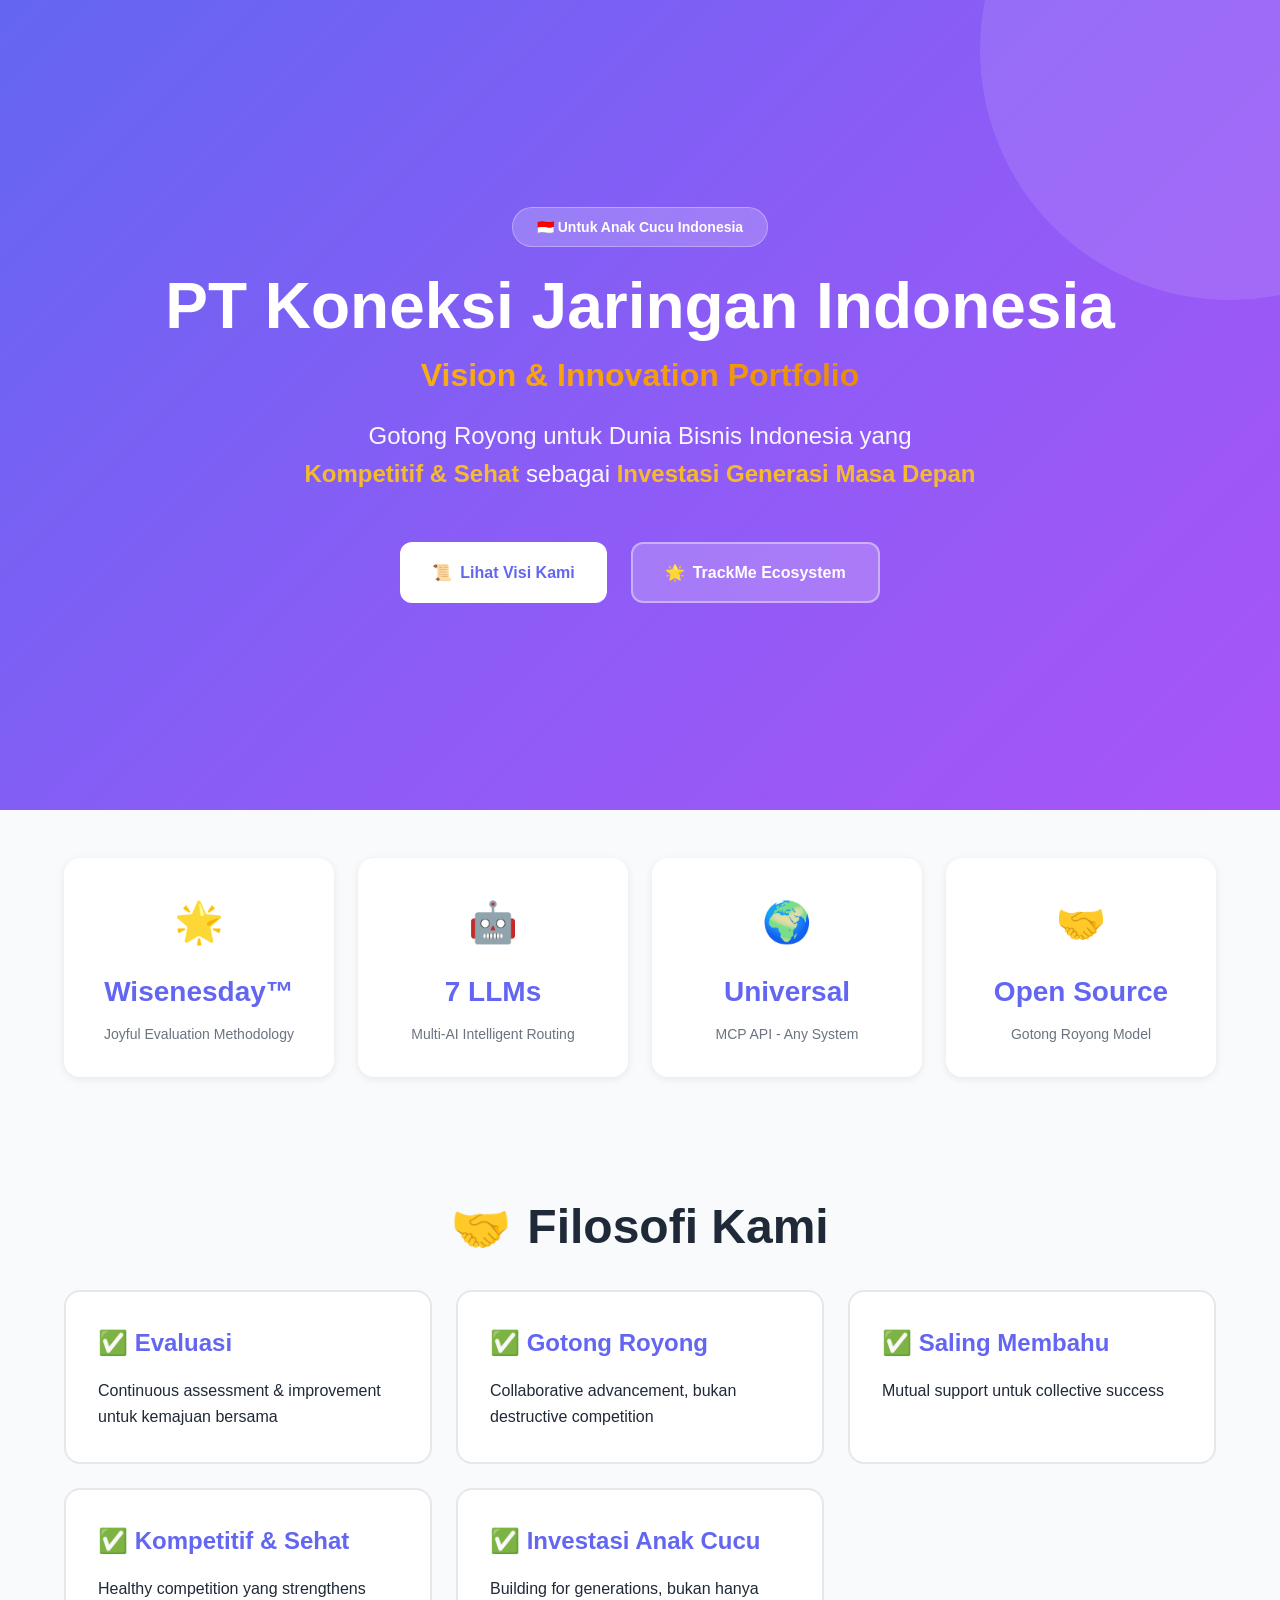
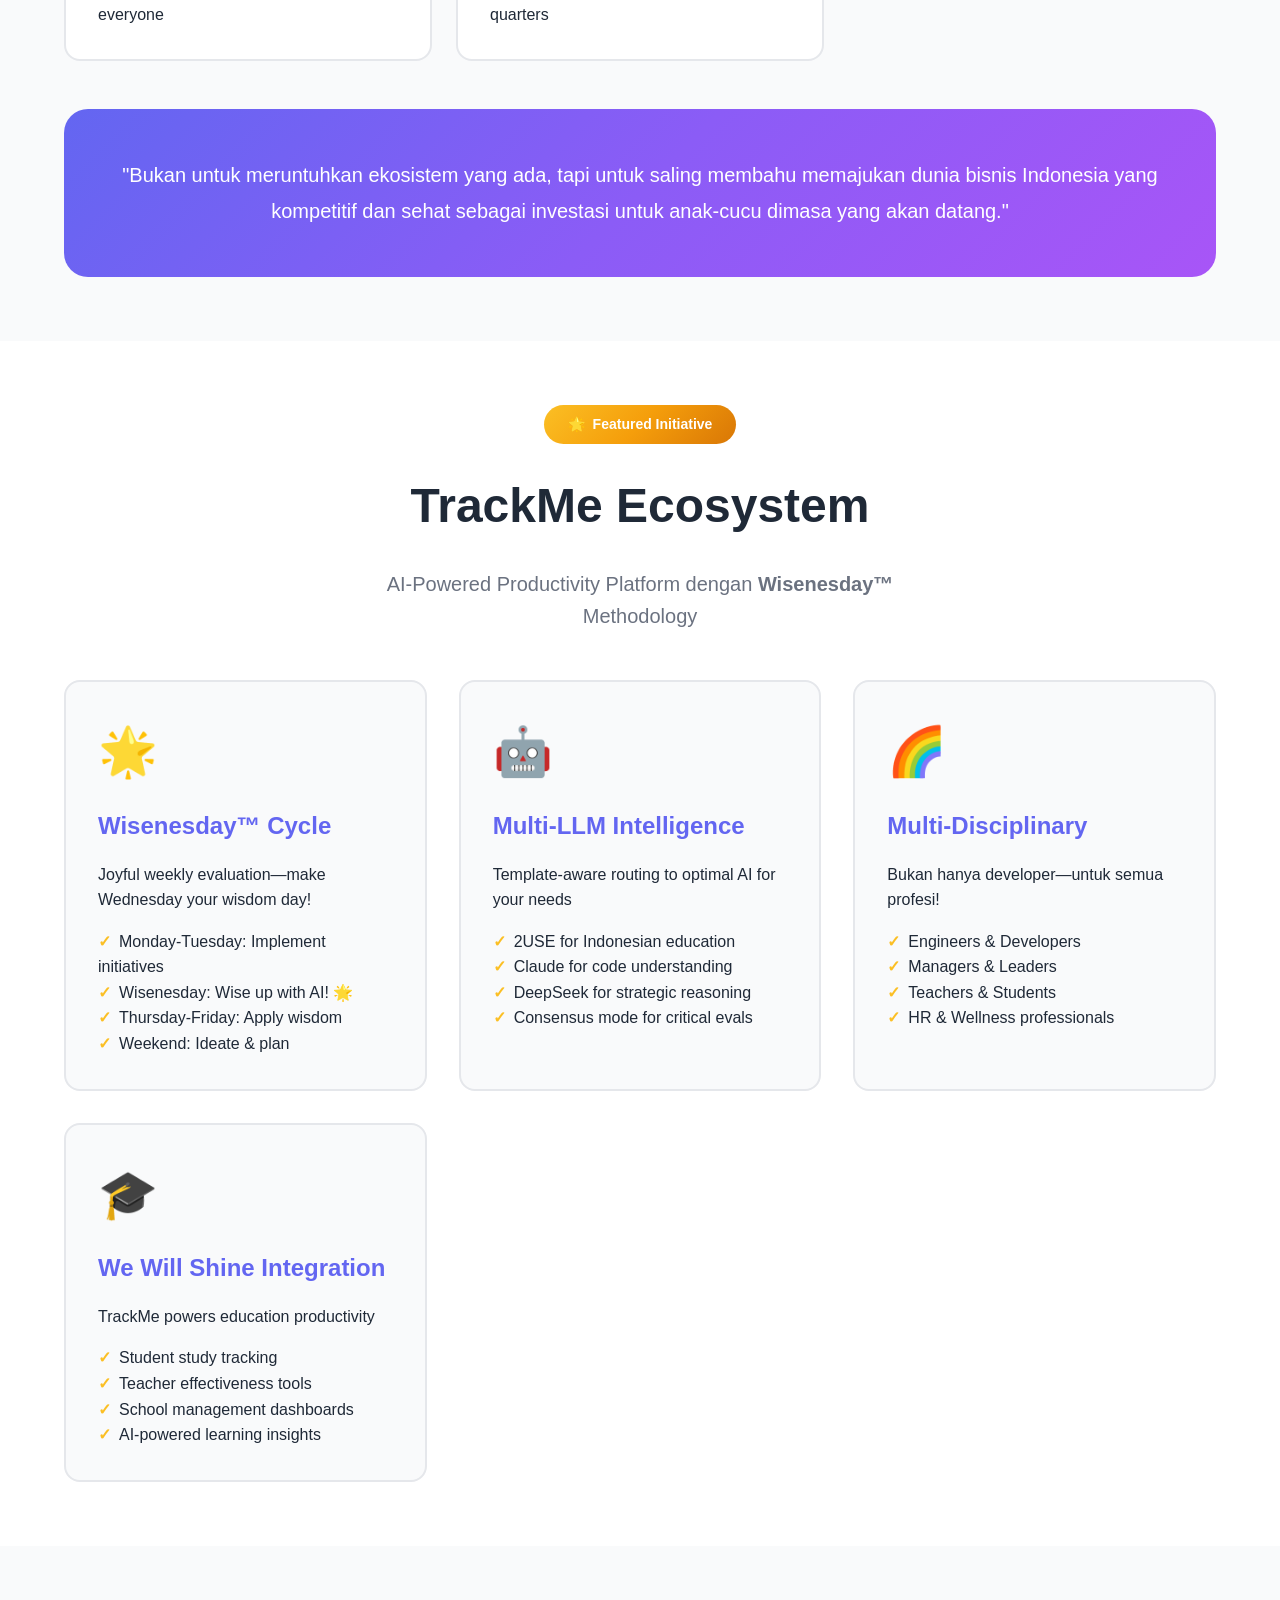
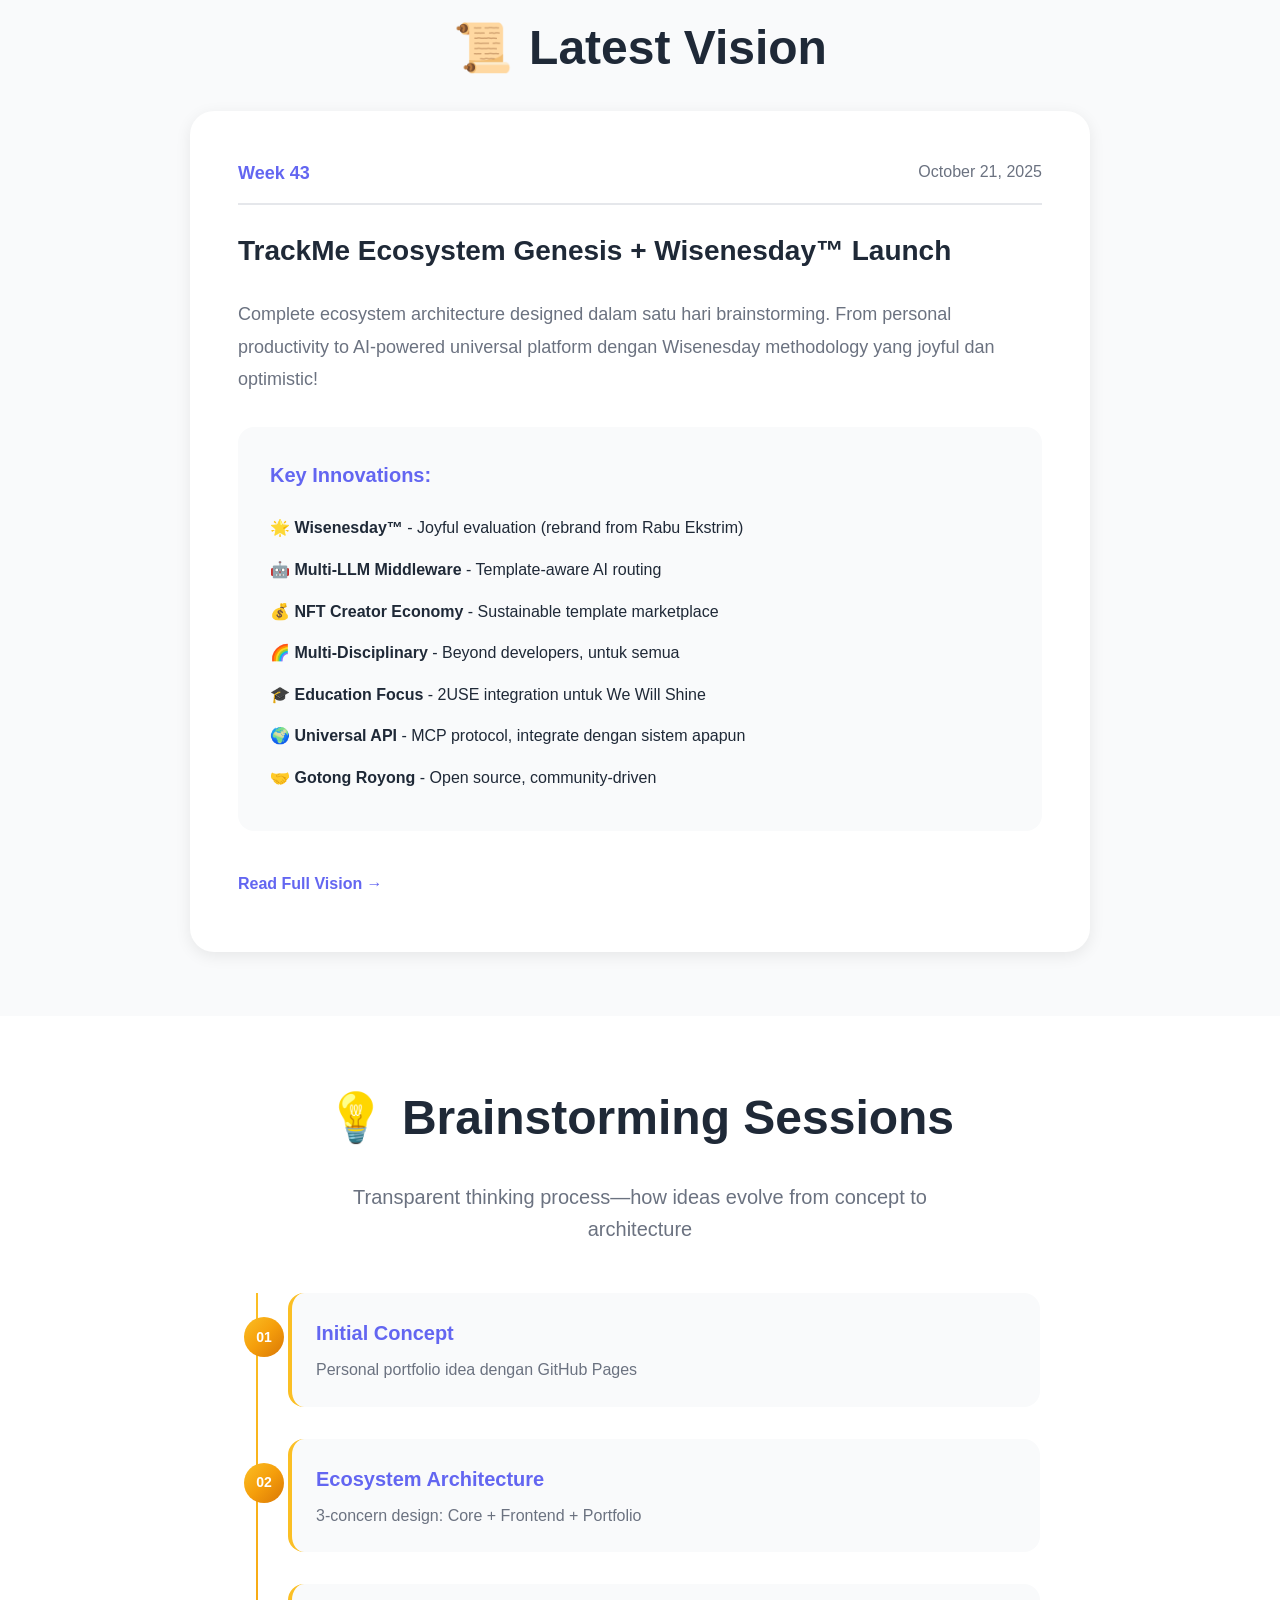
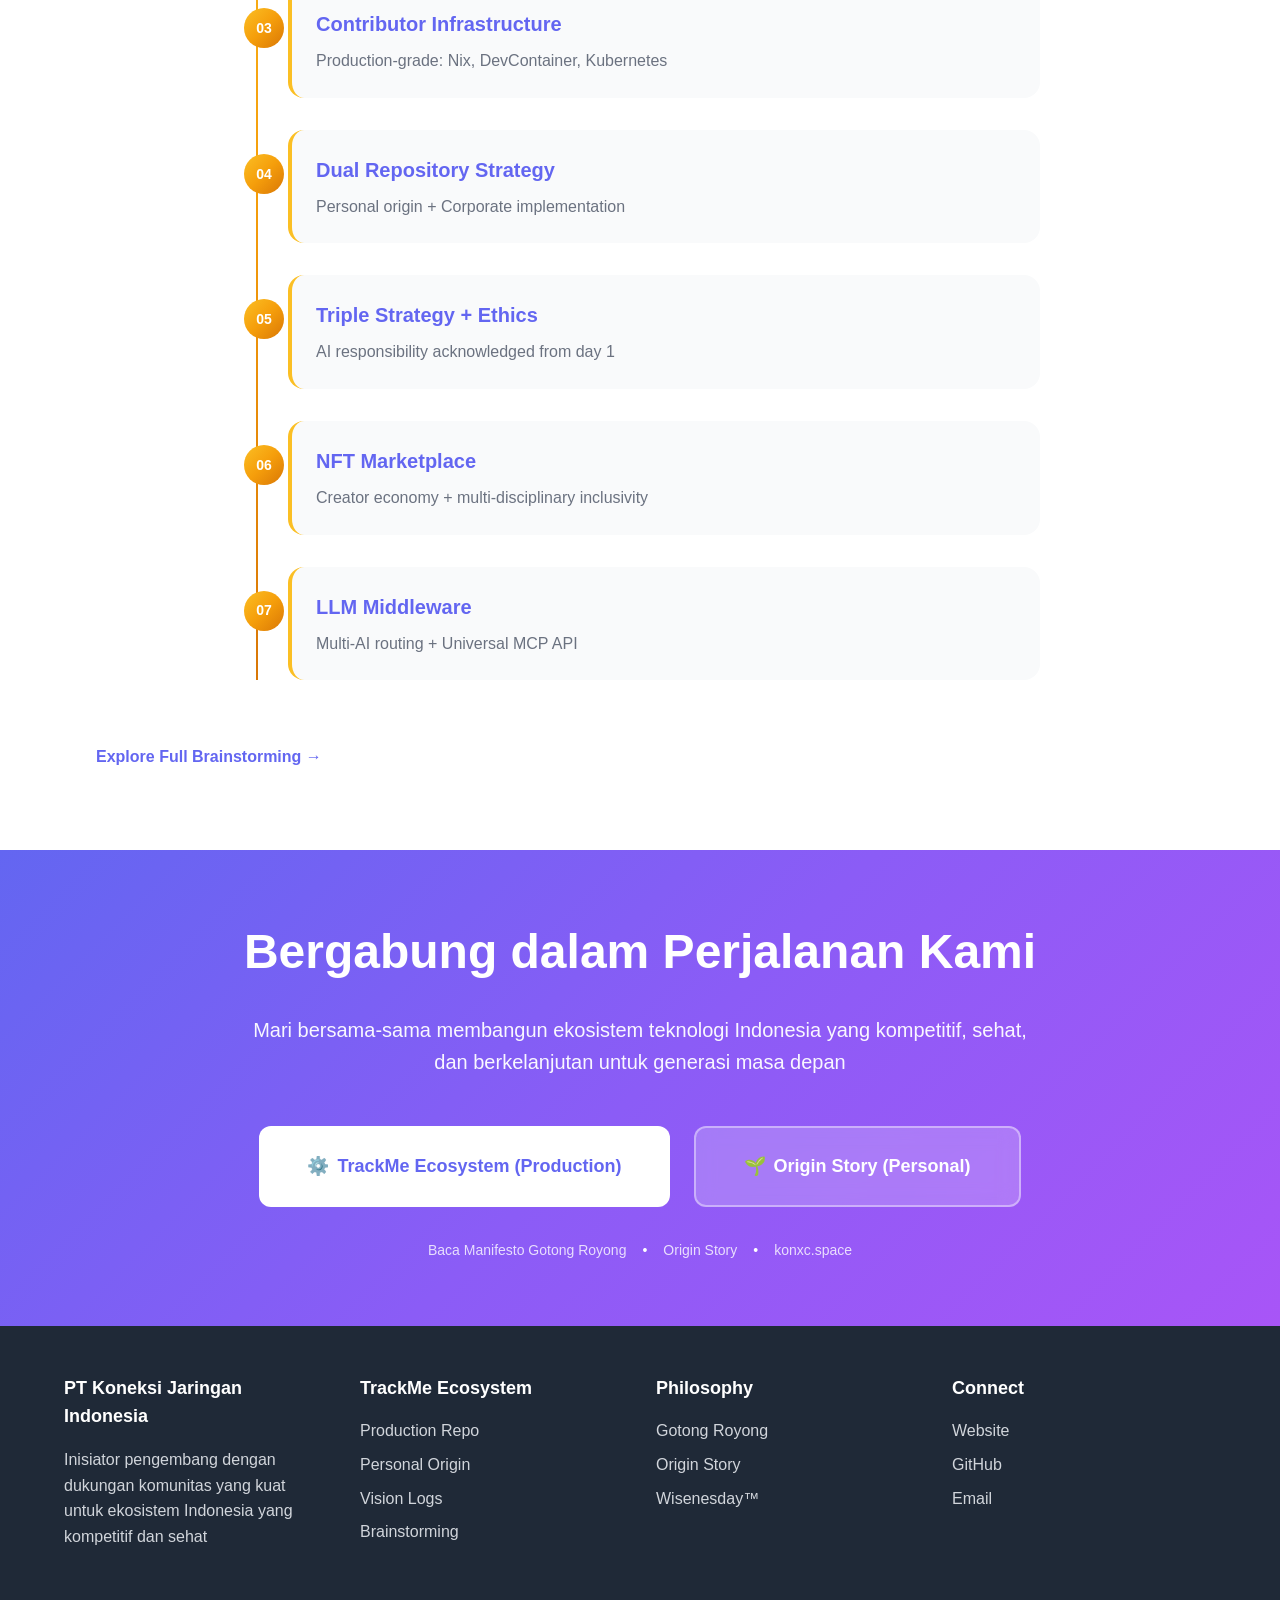
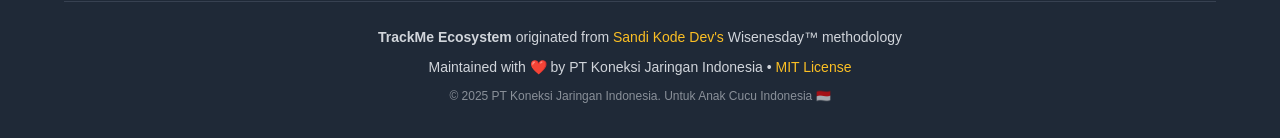
==== docs/index.html @ 741b118b "Add GitHub Pages: Simple static portfolio - Landing page with Wisenesday™ branding - Corporate philo" ====
<!DOCTYPE html>
<html lang="id">
<head>
    <meta charset="UTF-8">
    <meta name="viewport" content="width=device-width, initial-scale=1.0">
    <title>PT Koneksi Jaringan Indonesia - Wisenesday™ Vision Portfolio</title>
    <meta name="description" content="Corporate vision portfolio: Gotong royong untuk Indonesia kompetitif & sehat. TrackMe Ecosystem genesis & Wisenesday methodology.">
    
    <!-- Open Graph -->
    <meta property="og:title" content="PT Koneksi - Wisenesday Vision Portfolio">
    <meta property="og:description" content="Gotong Royong Digital: Building healthy Indonesian tech ecosystem for next generation">
    <meta property="og:type" content="website">
    
    <link rel="stylesheet" href="./assets/css/style.css">
</head>
<body>
    <!-- Hero Section -->
    <header class="hero">
        <div class="container">
            <div class="hero-badge">🇮🇩 Untuk Anak Cucu Indonesia</div>
            <h1 class="hero-title">
                <span class="company">PT Koneksi Jaringan Indonesia</span>
                <span class="tagline">Vision & Innovation Portfolio</span>
            </h1>
            <p class="hero-subtitle">
                Gotong Royong untuk Dunia Bisnis Indonesia yang<br/>
                <strong>Kompetitif & Sehat</strong> sebagai <strong>Investasi Generasi Masa Depan</strong>
            </p>
            
            <div class="hero-cta">
                <a href="#vision" class="btn btn-primary">
                    <span class="icon">📜</span>
                    Lihat Visi Kami
                </a>
                <a href="#trackme" class="btn btn-secondary">
                    <span class="icon">🌟</span>
                    TrackMe Ecosystem
                </a>
            </div>
        </div>
    </header>

    <!-- Stats Dashboard -->
    <section class="stats">
        <div class="container">
            <div class="stat-grid">
                <div class="stat-card">
                    <div class="stat-icon">🌟</div>
                    <div class="stat-value">Wisenesday™</div>
                    <div class="stat-label">Joyful Evaluation Methodology</div>
                </div>
                <div class="stat-card">
                    <div class="stat-icon">🤖</div>
                    <div class="stat-value">7 LLMs</div>
                    <div class="stat-label">Multi-AI Intelligent Routing</div>
                </div>
                <div class="stat-card">
                    <div class="stat-icon">🌍</div>
                    <div class="stat-value">Universal</div>
                    <div class="stat-label">MCP API - Any System</div>
                </div>
                <div class="stat-card">
                    <div class="stat-icon">🤝</div>
                    <div class="stat-value">Open Source</div>
                    <div class="stat-label">Gotong Royong Model</div>
                </div>
            </div>
        </div>
    </section>

    <!-- Philosophy Section -->
    <section id="philosophy" class="philosophy">
        <div class="container">
            <h2 class="section-title">
                <span class="icon">🤝</span>
                Filosofi Kami
            </h2>
            
            <div class="philosophy-grid">
                <div class="philosophy-card">
                    <h3>✅ Evaluasi</h3>
                    <p>Continuous assessment & improvement untuk kemajuan bersama</p>
                </div>
                <div class="philosophy-card">
                    <h3>✅ Gotong Royong</h3>
                    <p>Collaborative advancement, bukan destructive competition</p>
                </div>
                <div class="philosophy-card">
                    <h3>✅ Saling Membahu</h3>
                    <p>Mutual support untuk collective success</p>
                </div>
                <div class="philosophy-card">
                    <h3>✅ Kompetitif & Sehat</h3>
                    <p>Healthy competition yang strengthens everyone</p>
                </div>
                <div class="philosophy-card">
                    <h3>✅ Investasi Anak Cucu</h3>
                    <p>Building for generations, bukan hanya quarters</p>
                </div>
            </div>
            
            <div class="philosophy-statement">
                <p class="lead">
                    "Bukan untuk meruntuhkan ekosistem yang ada, tapi untuk saling membahu 
                    memajukan dunia bisnis Indonesia yang kompetitif dan sehat sebagai 
                    investasi untuk anak-cucu dimasa yang akan datang."
                </p>
            </div>
        </div>
    </section>

    <!-- TrackMe Ecosystem -->
    <section id="trackme" class="trackme">
        <div class="container">
            <div class="trackme-badge">
                <span class="badge-icon">🌟</span>
                <span class="badge-text">Featured Initiative</span>
            </div>
            
            <h2 class="section-title">TrackMe Ecosystem</h2>
            <p class="section-subtitle">
                AI-Powered Productivity Platform dengan <strong>Wisenesday™</strong> Methodology
            </p>
            
            <div class="trackme-features">
                <div class="feature-card">
                    <div class="feature-icon">🌟</div>
                    <h3>Wisenesday™ Cycle</h3>
                    <p>Joyful weekly evaluation—make Wednesday your wisdom day!</p>
                    <ul>
                        <li>Monday-Tuesday: Implement initiatives</li>
                        <li>Wisenesday: Wise up with AI! 🌟</li>
                        <li>Thursday-Friday: Apply wisdom</li>
                        <li>Weekend: Ideate & plan</li>
                    </ul>
                </div>
                
                <div class="feature-card">
                    <div class="feature-icon">🤖</div>
                    <h3>Multi-LLM Intelligence</h3>
                    <p>Template-aware routing to optimal AI for your needs</p>
                    <ul>
                        <li>2USE for Indonesian education</li>
                        <li>Claude for code understanding</li>
                        <li>DeepSeek for strategic reasoning</li>
                        <li>Consensus mode for critical evals</li>
                    </ul>
                </div>
                
                <div class="feature-card">
                    <div class="feature-icon">🌈</div>
                    <h3>Multi-Disciplinary</h3>
                    <p>Bukan hanya developer—untuk semua profesi!</p>
                    <ul>
                        <li>Engineers & Developers</li>
                        <li>Managers & Leaders</li>
                        <li>Teachers & Students</li>
                        <li>HR & Wellness professionals</li>
                    </ul>
                </div>
                
                <div class="feature-card">
                    <div class="feature-icon">🎓</div>
                    <h3>We Will Shine Integration</h3>
                    <p>TrackMe powers education productivity</p>
                    <ul>
                        <li>Student study tracking</li>
                        <li>Teacher effectiveness tools</li>
                        <li>School management dashboards</li>
                        <li>AI-powered learning insights</li>
                    </ul>
                </div>
            </div>
        </div>
    </section>

    <!-- Latest Vision -->
    <section id="vision" class="vision">
        <div class="container">
            <h2 class="section-title">
                <span class="icon">📜</span>
                Latest Vision
            </h2>
            
            <div class="vision-card">
                <div class="vision-header">
                    <span class="week">Week 43</span>
                    <span class="date">October 21, 2025</span>
                </div>
                <h3>TrackMe Ecosystem Genesis + Wisenesday™ Launch</h3>
                <p class="vision-summary">
                    Complete ecosystem architecture designed dalam satu hari brainstorming. 
                    From personal productivity to AI-powered universal platform dengan 
                    Wisenesday methodology yang joyful dan optimistic!
                </p>
                
                <div class="vision-highlights">
                    <h4>Key Innovations:</h4>
                    <ul>
                        <li>🌟 <strong>Wisenesday™</strong> - Joyful evaluation (rebrand from Rabu Ekstrim)</li>
                        <li>🤖 <strong>Multi-LLM Middleware</strong> - Template-aware AI routing</li>
                        <li>💰 <strong>NFT Creator Economy</strong> - Sustainable template marketplace</li>
                        <li>🌈 <strong>Multi-Disciplinary</strong> - Beyond developers, untuk semua</li>
                        <li>🎓 <strong>Education Focus</strong> - 2USE integration untuk We Will Shine</li>
                        <li>🌍 <strong>Universal API</strong> - MCP protocol, integrate dengan sistem apapun</li>
                        <li>🤝 <strong>Gotong Royong</strong> - Open source, community-driven</li>
                    </ul>
                </div>
                
                <a href="./vision/2025/10-October/week-43-trackme-genesis.html" class="btn btn-link">
                    Read Full Vision →
                </a>
            </div>
        </div>
    </section>

    <!-- Brainstorming -->
    <section class="brainstorming">
        <div class="container">
            <h2 class="section-title">
                <span class="icon">💡</span>
                Brainstorming Sessions
            </h2>
            <p class="section-subtitle">
                Transparent thinking process—how ideas evolve from concept to architecture
            </p>
            
            <div class="brainstorm-timeline">
                <div class="timeline-item">
                    <div class="timeline-number">01</div>
                    <h3>Initial Concept</h3>
                    <p>Personal portfolio idea dengan GitHub Pages</p>
                </div>
                <div class="timeline-item">
                    <div class="timeline-number">02</div>
                    <h3>Ecosystem Architecture</h3>
                    <p>3-concern design: Core + Frontend + Portfolio</p>
                </div>
                <div class="timeline-item">
                    <div class="timeline-number">03</div>
                    <h3>Contributor Infrastructure</h3>
                    <p>Production-grade: Nix, DevContainer, Kubernetes</p>
                </div>
                <div class="timeline-item">
                    <div class="timeline-number">04</div>
                    <h3>Dual Repository Strategy</h3>
                    <p>Personal origin + Corporate implementation</p>
                </div>
                <div class="timeline-item">
                    <div class="timeline-number">05</div>
                    <h3>Triple Strategy + Ethics</h3>
                    <p>AI responsibility acknowledged from day 1</p>
                </div>
                <div class="timeline-item">
                    <div class="timeline-number">06</div>
                    <h3>NFT Marketplace</h3>
                    <p>Creator economy + multi-disciplinary inclusivity</p>
                </div>
                <div class="timeline-item">
                    <div class="timeline-number">07</div>
                    <h3>LLM Middleware</h3>
                    <p>Multi-AI routing + Universal MCP API</p>
                </div>
            </div>
            
            <a href="./brainstorming/2025-10-october/week-43-trackme-genesis/" class="btn btn-primary">
                Explore Full Brainstorming →
            </a>
        </div>
    </section>

    <!-- CTA Section -->
    <section class="cta">
        <div class="container">
            <div class="cta-content">
                <h2>Bergabung dalam Perjalanan Kami</h2>
                <p>
                    Mari bersama-sama membangun ekosistem teknologi Indonesia yang 
                    kompetitif, sehat, dan berkelanjutan untuk generasi masa depan
                </p>
                
                <div class="cta-buttons">
                    <a href="https://github.com/konxc/trackme-ecosystem" class="btn btn-large btn-primary">
                        <span class="icon">⚙️</span>
                        TrackMe Ecosystem (Production)
                    </a>
                    <a href="https://github.com/sandikodev/trackme" class="btn btn-large btn-secondary">
                        <span class="icon">🌱</span>
                        Origin Story (Personal)
                    </a>
                </div>
                
                <div class="cta-links">
                    <a href="./philosophy/GOTONG-ROYONG-MANIFESTO.html">Baca Manifesto Gotong Royong</a>
                    <span>•</span>
                    <a href="./origin/ORIGIN-STORY.html">Origin Story</a>
                    <span>•</span>
                    <a href="https://konxc.space">konxc.space</a>
                </div>
            </div>
        </div>
    </section>

    <!-- Footer -->
    <footer class="footer">
        <div class="container">
            <div class="footer-grid">
                <div class="footer-section">
                    <h4>PT Koneksi Jaringan Indonesia</h4>
                    <p>
                        Inisiator pengembang dengan dukungan komunitas yang kuat 
                        untuk ekosistem Indonesia yang kompetitif dan sehat
                    </p>
                </div>
                
                <div class="footer-section">
                    <h4>TrackMe Ecosystem</h4>
                    <ul>
                        <li><a href="https://github.com/konxc/trackme-ecosystem">Production Repo</a></li>
                        <li><a href="https://github.com/sandikodev/trackme">Personal Origin</a></li>
                        <li><a href="#vision">Vision Logs</a></li>
                        <li><a href="#brainstorming">Brainstorming</a></li>
                    </ul>
                </div>
                
                <div class="footer-section">
                    <h4>Philosophy</h4>
                    <ul>
                        <li><a href="./philosophy/GOTONG-ROYONG-MANIFESTO.html">Gotong Royong</a></li>
                        <li><a href="./origin/ORIGIN-STORY.html">Origin Story</a></li>
                        <li><a href="./WISENESDAY-TERMINOLOGY.html">Wisenesday™</a></li>
                    </ul>
                </div>
                
                <div class="footer-section">
                    <h4>Connect</h4>
                    <ul>
                        <li><a href="https://konxc.space">Website</a></li>
                        <li><a href="https://github.com/konxc">GitHub</a></li>
                        <li><a href="mailto:partnerships@konxc.space">Email</a></li>
                    </ul>
                </div>
            </div>
            
            <div class="footer-bottom">
                <p>
                    <strong>TrackMe Ecosystem</strong> originated from 
                    <a href="https://github.com/sandikodev/trackme">Sandi Kode Dev's</a> 
                    Wisenesday™ methodology
                </p>
                <p>
                    Maintained with ❤️ by PT Koneksi Jaringan Indonesia • 
                    <a href="https://github.com/konxc/trackme/blob/main/LICENSE">MIT License</a>
                </p>
                <p class="copyright">© 2025 PT Koneksi Jaringan Indonesia. Untuk Anak Cucu Indonesia 🇮🇩</p>
            </div>
        </div>
    </footer>

    <script src="./assets/js/main.js"></script>
</body>
</html>
---- docs/assets/css/style.css ----
/* PT Koneksi TrackMe - GitHub Pages Stylesheet */

:root {
  /* Colors - Professional + Joyful */
  --primary: #6366f1;
  --primary-dark: #4f46e5;
  --secondary: #f59e0b;
  --secondary-dark: #d97706;
  
  /* Wisenesday Brand */
  --wisenesday: #fbbf24;
  --wisenesday-light: #fef3c7;
  --wisenesday-dark: #f59e0b;
  
  /* Neutrals */
  --bg: #ffffff;
  --bg-secondary: #f9fafb;
  --text: #1f2937;
  --text-light: #6b7280;
  --border: #e5e7eb;
  
  /* Gradients */
  --gradient-primary: linear-gradient(135deg, #6366f1 0%, #8b5cf6 50%, #a855f7 100%);
  --gradient-wisenesday: linear-gradient(135deg, #fbbf24 0%, #f59e0b 50%, #d97706 100%);
  
  /* Spacing */
  --spacing-xs: 0.5rem;
  --spacing-sm: 1rem;
  --spacing-md: 1.5rem;
  --spacing-lg: 2rem;
  --spacing-xl: 3rem;
  --spacing-2xl: 4rem;
  
  /* Typography */
  --font-sans: 'Inter', -apple-system, BlinkMacSystemFont, 'Segoe UI', sans-serif;
  --font-display: 'Inter', sans-serif;
}

* {
  margin: 0;
  padding: 0;
  box-sizing: border-box;
}

body {
  font-family: var(--font-sans);
  color: var(--text);
  background: var(--bg);
  line-height: 1.6;
}

.container {
  max-width: 1200px;
  margin: 0 auto;
  padding: 0 var(--spacing-md);
}

/* Hero Section */
.hero {
  background: var(--gradient-primary);
  color: white;
  padding: var(--spacing-2xl) 0;
  text-align: center;
  min-height: 90vh;
  display: flex;
  align-items: center;
  justify-content: center;
  position: relative;
  overflow: hidden;
}

.hero::before {
  content: '';
  position: absolute;
  width: 500px;
  height: 500px;
  background: rgba(255, 255, 255, 0.1);
  border-radius: 50%;
  top: -200px;
  right: -200px;
  animation: float 20s ease-in-out infinite;
}

@keyframes float {
  0%, 100% { transform: translate(0, 0) rotate(0deg); }
  50% { transform: translate(-50px, 50px) rotate(180deg); }
}

.hero-badge {
  display: inline-block;
  padding: var(--spacing-xs) var(--spacing-md);
  background: rgba(255, 255, 255, 0.2);
  backdrop-filter: blur(10px);
  border-radius: 2rem;
  border: 1px solid rgba(255, 255, 255, 0.3);
  margin-bottom: var(--spacing-md);
  font-size: 0.875rem;
  font-weight: 600;
}

.hero-title {
  font-size: clamp(2rem, 5vw, 4rem);
  font-weight: 800;
  margin-bottom: var(--spacing-md);
  line-height: 1.1;
}

.hero-title .company {
  display: block;
  font-size: 1em;
}

.hero-title .tagline {
  display: block;
  font-size: 0.5em;
  background: var(--gradient-wisenesday);
  -webkit-background-clip: text;
  -webkit-text-fill-color: transparent;
  background-clip: text;
  margin-top: var(--spacing-sm);
}

.hero-subtitle {
  font-size: clamp(1.125rem, 2vw, 1.5rem);
  max-width: 800px;
  margin: 0 auto var(--spacing-xl);
  opacity: 0.95;
}

.hero-subtitle strong {
  color: var(--wisenesday);
  font-weight: 700;
}

.hero-cta {
  display: flex;
  gap: var(--spacing-md);
  justify-content: center;
  flex-wrap: wrap;
}

/* Buttons */
.btn {
  display: inline-flex;
  align-items: center;
  gap: var(--spacing-xs);
  padding: var(--spacing-sm) var(--spacing-lg);
  border-radius: 0.75rem;
  font-weight: 600;
  text-decoration: none;
  transition: all 0.3s ease;
  border: none;
  cursor: pointer;
  font-size: 1rem;
}

.btn-primary {
  background: white;
  color: var(--primary);
}

.btn-primary:hover {
  transform: translateY(-2px);
  box-shadow: 0 8px 24px rgba(0, 0, 0, 0.15);
}

.btn-secondary {
  background: rgba(255, 255, 255, 0.2);
  color: white;
  border: 2px solid rgba(255, 255, 255, 0.4);
  backdrop-filter: blur(10px);
}

.btn-secondary:hover {
  background: rgba(255, 255, 255, 0.3);
  border-color: rgba(255, 255, 255, 0.6);
}

.btn-large {
  padding: var(--spacing-md) var(--spacing-xl);
  font-size: 1.125rem;
}

.btn-link {
  color: var(--primary);
  background: none;
  padding: var(--spacing-xs) 0;
  font-weight: 600;
}

.btn-link:hover {
  color: var(--primary-dark);
}

/* Stats Section */
.stats {
  padding: var(--spacing-xl) 0;
  background: var(--bg-secondary);
}

.stat-grid {
  display: grid;
  grid-template-columns: repeat(auto-fit, minmax(250px, 1fr));
  gap: var(--spacing-md);
}

.stat-card {
  text-align: center;
  padding: var(--spacing-lg);
  background: white;
  border-radius: 1rem;
  box-shadow: 0 2px 8px rgba(0, 0, 0, 0.08);
  transition: transform 0.3s ease;
}

.stat-card:hover {
  transform: translateY(-4px);
  box-shadow: 0 8px 24px rgba(0, 0, 0, 0.12);
}

.stat-icon {
  font-size: 2.5rem;
  margin-bottom: var(--spacing-sm);
}

.stat-value {
  font-size: 1.75rem;
  font-weight: 800;
  color: var(--primary);
  margin-bottom: var(--spacing-xs);
}

.stat-label {
  font-size: 0.875rem;
  color: var(--text-light);
}

/* Section Styles */
section {
  padding: var(--spacing-2xl) 0;
}

.section-title {
  font-size: clamp(2rem, 4vw, 3rem);
  font-weight: 800;
  text-align: center;
  margin-bottom: var(--spacing-md);
  display: flex;
  align-items: center;
  justify-content: center;
  gap: var(--spacing-sm);
}

.section-subtitle {
  text-align: center;
  font-size: 1.25rem;
  color: var(--text-light);
  max-width: 600px;
  margin: 0 auto var(--spacing-xl);
}

/* Philosophy Section */
.philosophy {
  background: var(--bg-secondary);
}

.philosophy-grid {
  display: grid;
  grid-template-columns: repeat(auto-fit, minmax(280px, 1fr));
  gap: var(--spacing-md);
  margin-bottom: var(--spacing-xl);
}

.philosophy-card {
  background: white;
  padding: var(--spacing-lg);
  border-radius: 1rem;
  border: 2px solid var(--border);
  transition: all 0.3s ease;
}

.philosophy-card:hover {
  border-color: var(--primary);
  transform: translateY(-4px);
  box-shadow: 0 8px 24px rgba(99, 102, 241, 0.1);
}

.philosophy-card h3 {
  font-size: 1.5rem;
  margin-bottom: var(--spacing-sm);
  color: var(--primary);
}

.philosophy-statement {
  background: var(--gradient-primary);
  color: white;
  padding: var(--spacing-xl);
  border-radius: 1.5rem;
  text-align: center;
}

.philosophy-statement .lead {
  font-size: 1.25rem;
  line-height: 1.8;
  font-weight: 500;
}

.philosophy-statement strong {
  color: var(--wisenesday);
}

/* TrackMe Section */
.trackme {
  background: white;
}

.trackme-badge {
  display: inline-flex;
  align-items: center;
  gap: var(--spacing-xs);
  padding: var(--spacing-xs) var(--spacing-md);
  background: var(--gradient-wisenesday);
  color: white;
  border-radius: 2rem;
  font-size: 0.875rem;
  font-weight: 700;
  margin: 0 auto var(--spacing-md);
  display: flex;
  justify-content: center;
  width: fit-content;
  margin-left: auto;
  margin-right: auto;
}

.trackme-features {
  display: grid;
  grid-template-columns: repeat(auto-fit, minmax(300px, 1fr));
  gap: var(--spacing-lg);
  margin-top: var(--spacing-xl);
}

.feature-card {
  background: var(--bg-secondary);
  padding: var(--spacing-lg);
  border-radius: 1rem;
  border: 2px solid var(--border);
  transition: all 0.3s ease;
}

.feature-card:hover {
  border-color: var(--wisenesday);
  box-shadow: 0 8px 24px rgba(251, 191, 36, 0.15);
}

.feature-icon {
  font-size: 3rem;
  margin-bottom: var(--spacing-sm);
}

.feature-card h3 {
  font-size: 1.5rem;
  margin-bottom: var(--spacing-sm);
  color: var(--primary);
}

.feature-card ul {
  list-style: none;
  margin-top: var(--spacing-sm);
}

.feature-card li::before {
  content: '✓';
  color: var(--wisenesday);
  font-weight: bold;
  margin-right: var(--spacing-xs);
}

/* Vision Section */
.vision {
  background: var(--bg-secondary);
}

.vision-card {
  background: white;
  padding: var(--spacing-xl);
  border-radius: 1.5rem;
  box-shadow: 0 4px 16px rgba(0, 0, 0, 0.08);
  max-width: 900px;
  margin: 0 auto;
}

.vision-header {
  display: flex;
  justify-content: space-between;
  margin-bottom: var(--spacing-md);
  padding-bottom: var(--spacing-sm);
  border-bottom: 2px solid var(--border);
}

.vision-header .week {
  font-weight: 700;
  color: var(--primary);
  font-size: 1.125rem;
}

.vision-header .date {
  color: var(--text-light);
}

.vision-card h3 {
  font-size: 1.75rem;
  margin-bottom: var(--spacing-md);
  color: var(--text);
}

.vision-summary {
  font-size: 1.125rem;
  line-height: 1.8;
  margin-bottom: var(--spacing-lg);
  color: var(--text-light);
}

.vision-highlights {
  background: var(--bg-secondary);
  padding: var(--spacing-lg);
  border-radius: 1rem;
  margin-bottom: var(--spacing-lg);
}

.vision-highlights h4 {
  font-size: 1.25rem;
  margin-bottom: var(--spacing-sm);
  color: var(--primary);
}

.vision-highlights ul {
  list-style: none;
}

.vision-highlights li {
  padding: var(--spacing-xs) 0;
  font-size: 1rem;
}

/* Brainstorming Timeline */
.brainstorming {
  background: white;
}

.brainstorm-timeline {
  max-width: 800px;
  margin: var(--spacing-xl) auto;
  position: relative;
  padding-left: var(--spacing-xl);
}

.brainstorm-timeline::before {
  content: '';
  position: absolute;
  left: 1rem;
  top: 0;
  bottom: 0;
  width: 2px;
  background: var(--gradient-wisenesday);
}

.timeline-item {
  position: relative;
  margin-bottom: var(--spacing-lg);
  padding: var(--spacing-md);
  background: var(--bg-secondary);
  border-radius: 1rem;
  border-left: 4px solid var(--wisenesday);
}

.timeline-number {
  position: absolute;
  left: -3rem;
  top: var(--spacing-md);
  width: 2.5rem;
  height: 2.5rem;
  background: var(--gradient-wisenesday);
  color: white;
  border-radius: 50%;
  display: flex;
  align-items: center;
  justify-content: center;
  font-weight: 700;
  font-size: 0.875rem;
}

.timeline-item h3 {
  font-size: 1.25rem;
  margin-bottom: var(--spacing-xs);
  color: var(--primary);
}

.timeline-item p {
  color: var(--text-light);
}

/* CTA Section */
.cta {
  background: var(--gradient-primary);
  color: white;
  padding: var(--spacing-2xl) 0;
}

.cta-content {
  text-align: center;
  max-width: 800px;
  margin: 0 auto;
}

.cta h2 {
  font-size: clamp(2rem, 4vw, 3rem);
  margin-bottom: var(--spacing-md);
}

.cta p {
  font-size: 1.25rem;
  margin-bottom: var(--spacing-xl);
  opacity: 0.95;
}

.cta-buttons {
  display: flex;
  gap: var(--spacing-md);
  justify-content: center;
  margin-bottom: var(--spacing-lg);
  flex-wrap: wrap;
}

.cta-links {
  display: flex;
  gap: var(--spacing-sm);
  justify-content: center;
  flex-wrap: wrap;
  font-size: 0.875rem;
}

.cta-links a {
  color: white;
  opacity: 0.8;
  text-decoration: none;
  transition: opacity 0.3s ease;
}

.cta-links a:hover {
  opacity: 1;
  text-decoration: underline;
}

/* Footer */
.footer {
  background: #1f2937;
  color: #d1d5db;
  padding: var(--spacing-xl) 0 var(--spacing-md);
}

.footer-grid {
  display: grid;
  grid-template-columns: repeat(auto-fit, minmax(200px, 1fr));
  gap: var(--spacing-lg);
  margin-bottom: var(--spacing-xl);
}

.footer-section h4 {
  color: white;
  font-size: 1.125rem;
  margin-bottom: var(--spacing-sm);
}

.footer-section ul {
  list-style: none;
}

.footer-section li {
  margin-bottom: var(--spacing-xs);
}

.footer-section a {
  color: #d1d5db;
  text-decoration: none;
  transition: color 0.3s ease;
}

.footer-section a:hover {
  color: var(--wisenesday);
}

.footer-bottom {
  border-top: 1px solid #374151;
  padding-top: var(--spacing-md);
  text-align: center;
  font-size: 0.875rem;
}

.footer-bottom p {
  margin-bottom: var(--spacing-xs);
}

.footer-bottom a {
  color: var(--wisenesday);
  text-decoration: none;
}

.footer-bottom a:hover {
  text-decoration: underline;
}

.copyright {
  opacity: 0.6;
  font-size: 0.75rem;
}

/* Responsive */
@media (max-width: 768px) {
  .hero {
    padding: var(--spacing-xl) 0;
    min-height: auto;
  }
  
  .hero-cta {
    flex-direction: column;
    align-items: stretch;
  }
  
  .btn {
    width: 100%;
    justify-content: center;
  }
  
  .philosophy-grid,
  .trackme-features {
    grid-template-columns: 1fr;
  }
  
  .footer-grid {
    grid-template-columns: 1fr;
    text-align: center;
  }
  
  .brainstorm-timeline {
    padding-left: var(--spacing-lg);
  }
  
  .timeline-number {
    left: -2.25rem;
    width: 2rem;
    height: 2rem;
    font-size: 0.75rem;
  }
}

/* Utility Classes */
.icon {
  display: inline-block;
}

.text-center {
  text-align: center;
}

.mt-lg {
  margin-top: var(--spacing-lg);
}

.mb-lg {
  margin-bottom: var(--spacing-lg);
}
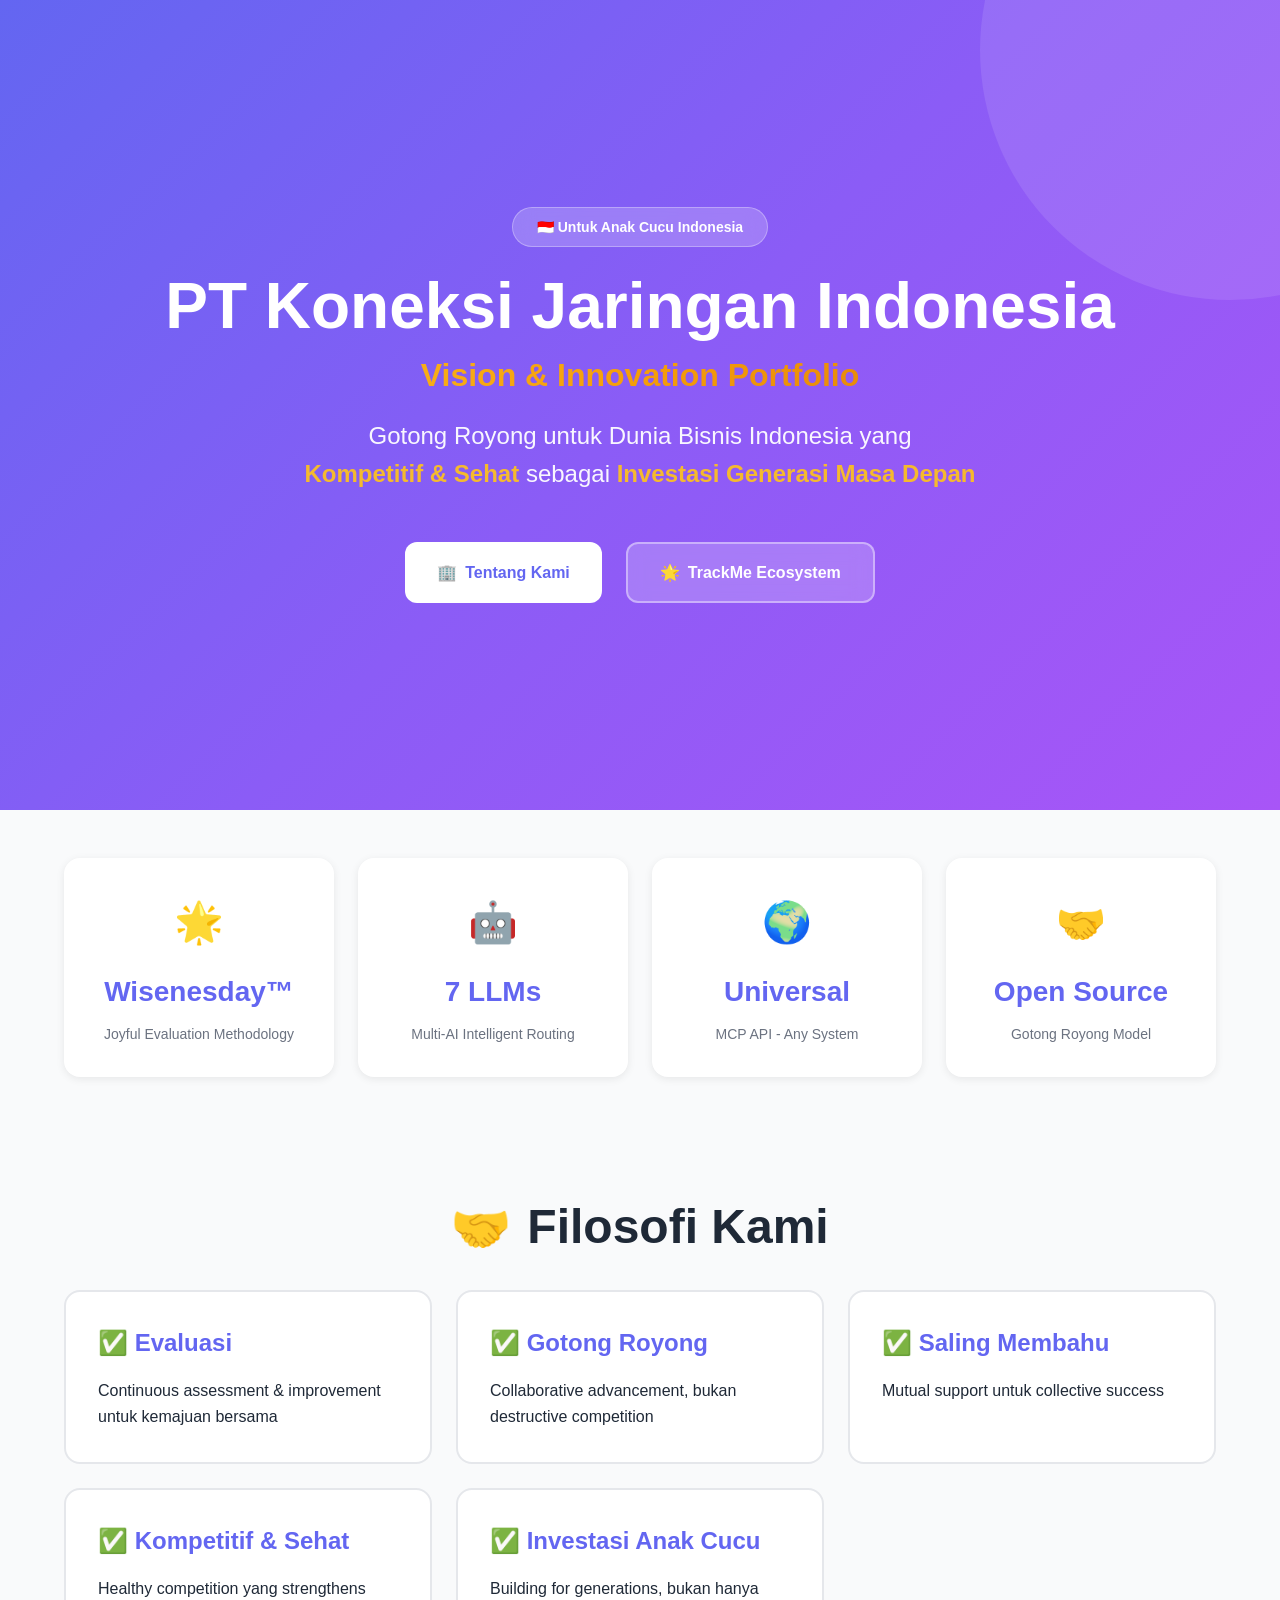
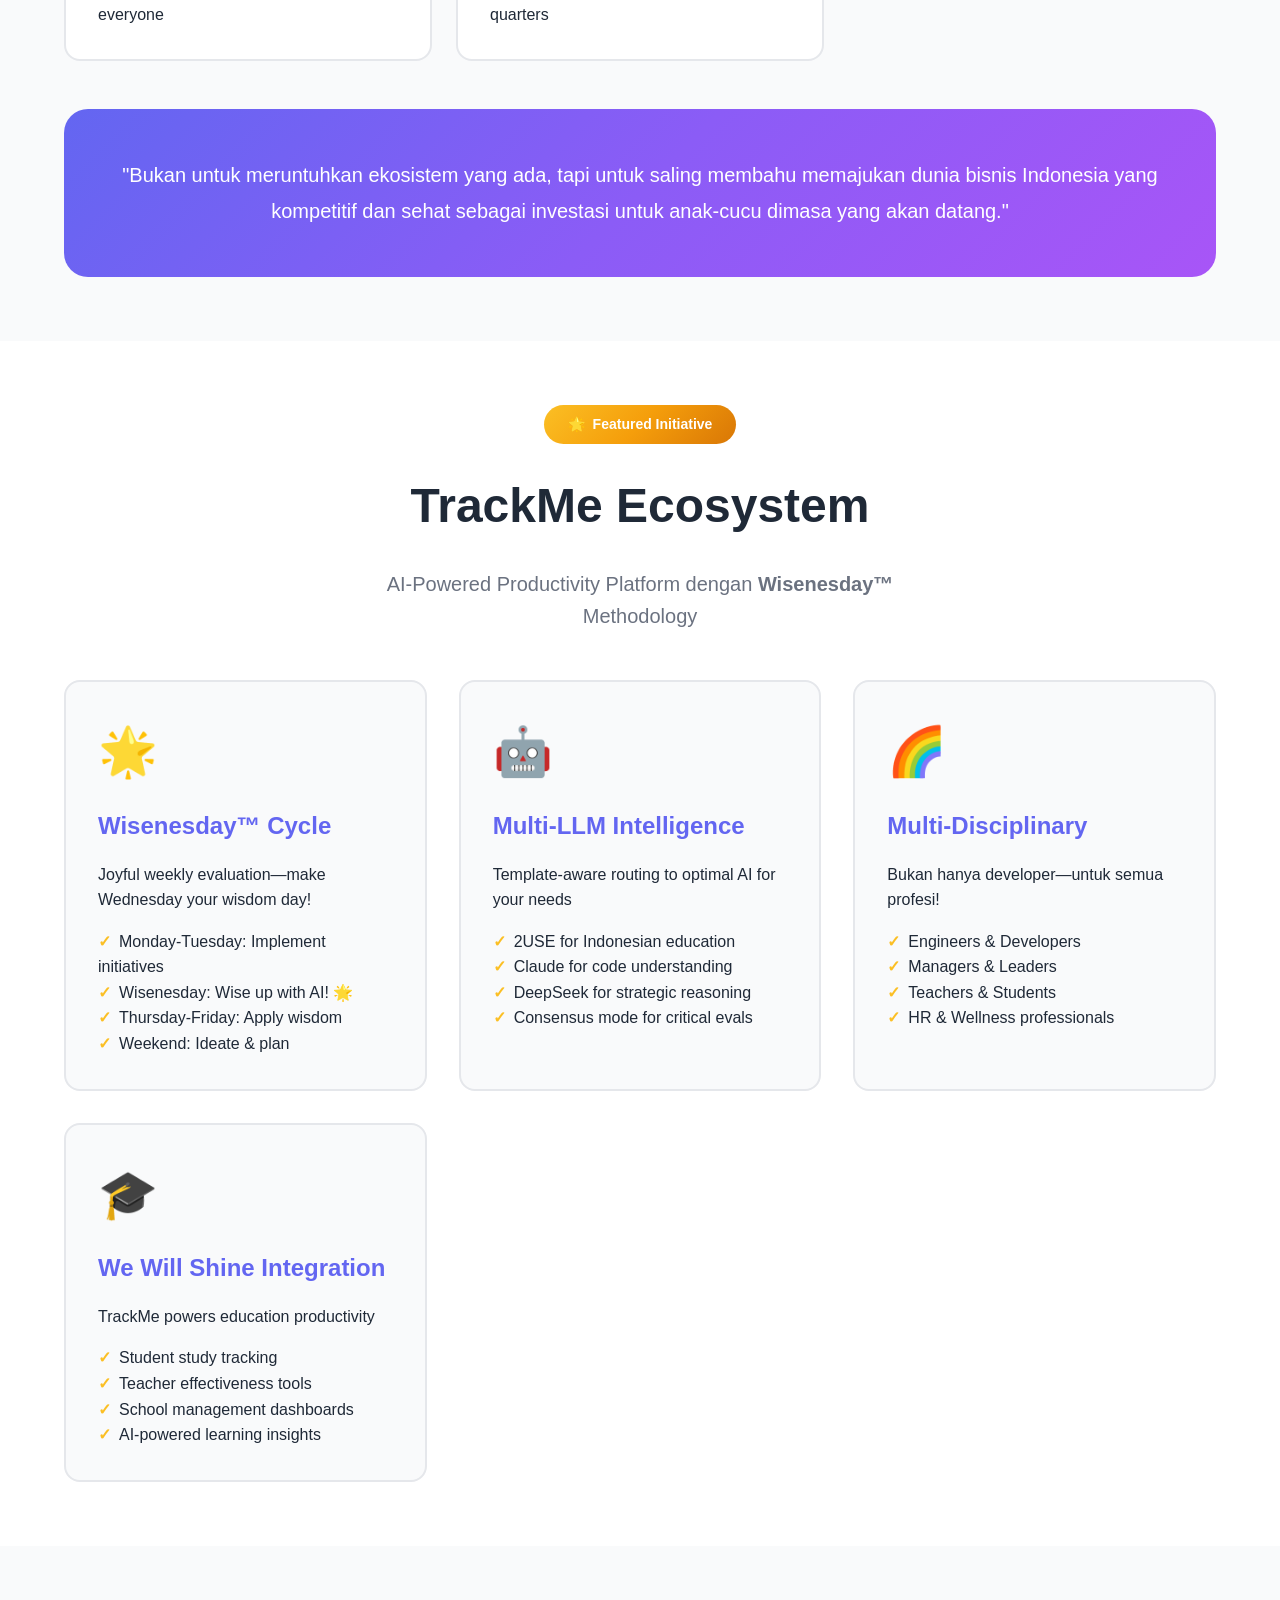
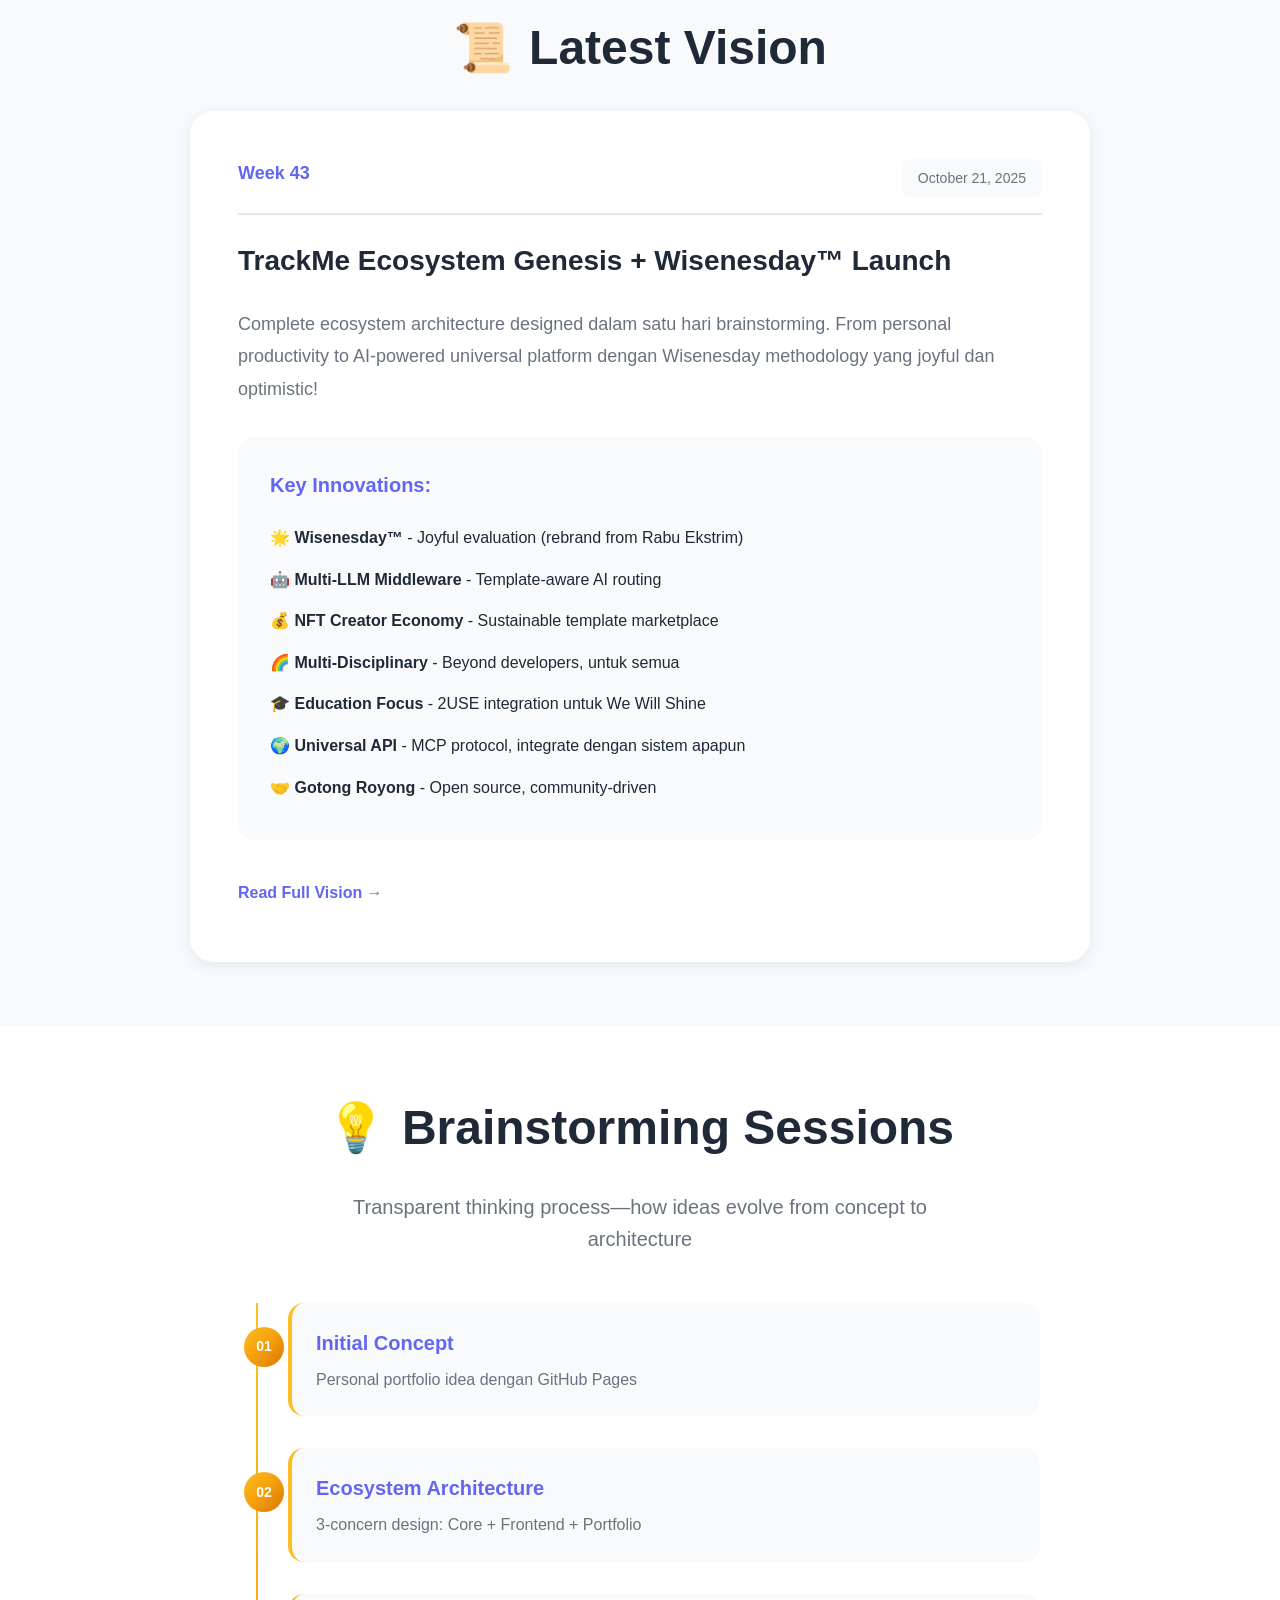
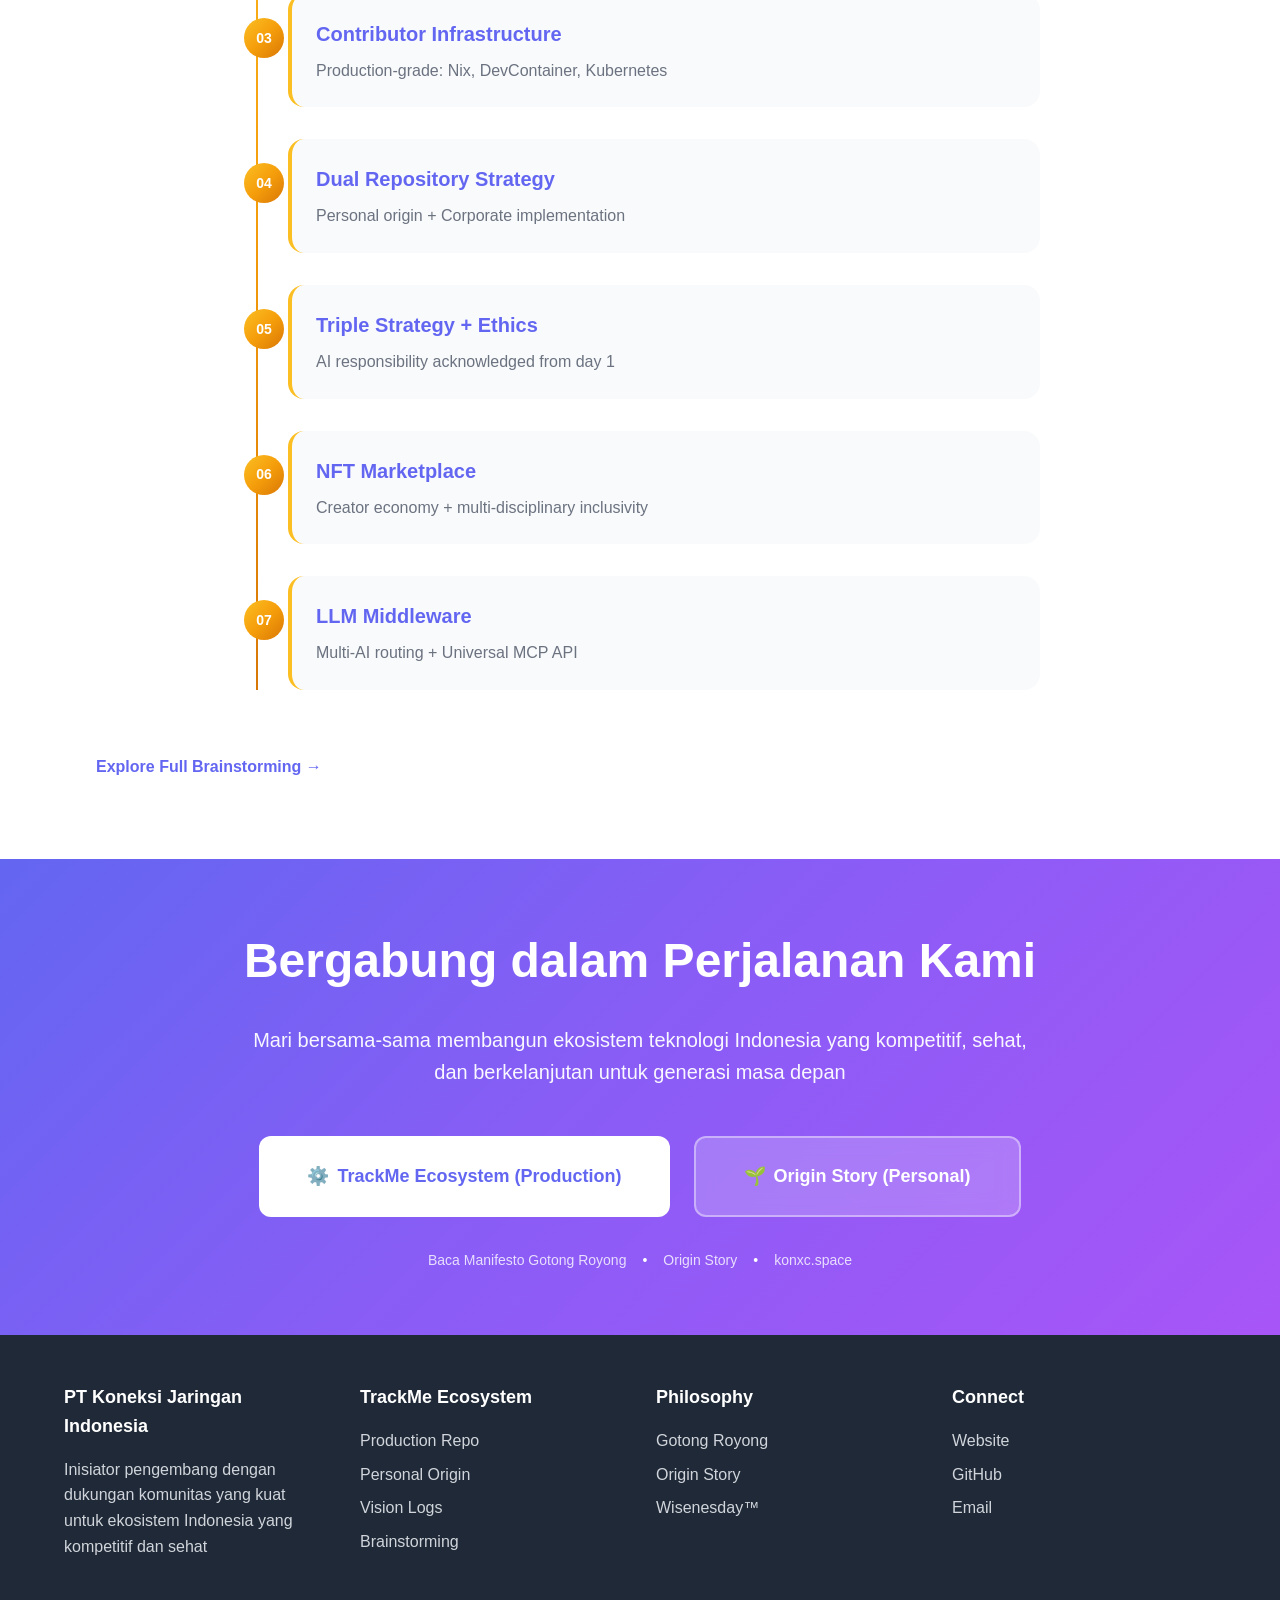
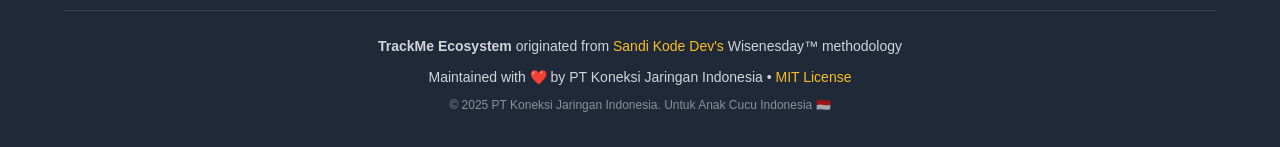
==== commit d81cf650: "Add About page and copy markdown docs to docs folder New pages: - about.html (Company story, product" ====
--- a/docs/index.html
+++ b/docs/index.html
@@ -28,9 +28,9 @@
             </p>
             
             <div class="hero-cta">
-                <a href="#vision" class="btn btn-primary">
-                    <span class="icon">📜</span>
-                    Lihat Visi Kami
+                <a href="./about.html" class="btn btn-primary">
+                    <span class="icon">🏢</span>
+                    Tentang Kami
                 </a>
                 <a href="#trackme" class="btn btn-secondary">
                     <span class="icon">🌟</span>
--- a/docs/assets/css/style.css
+++ b/docs/assets/css/style.css
@@ -653,6 +653,896 @@
   }
 }
 
+/* Page Header */
+.page-header {
+  background: white;
+  border-bottom: 1px solid var(--border);
+  padding: var(--spacing-md) 0;
+  position: sticky;
+  top: 0;
+  z-index: 100;
+  backdrop-filter: blur(10px);
+  background: rgba(255, 255, 255, 0.95);
+}
+
+.nav {
+  display: flex;
+  justify-content: space-between;
+  align-items: center;
+}
+
+.nav-brand {
+  display: flex;
+  align-items: center;
+  gap: var(--spacing-xs);
+  text-decoration: none;
+  color: var(--text);
+  font-weight: 700;
+  font-size: 1.125rem;
+}
+
+.nav-links {
+  display: flex;
+  gap: var(--spacing-md);
+}
+
+.nav-links a {
+  color: var(--text-light);
+  text-decoration: none;
+  padding: var(--spacing-xs) var(--spacing-sm);
+  border-radius: 0.5rem;
+  transition: all 0.3s ease;
+  font-weight: 500;
+}
+
+.nav-links a:hover,
+.nav-links a.active {
+  color: var(--primary);
+  background: rgba(99, 102, 241, 0.1);
+}
+
+/* Content Section */
+.content-section {
+  padding: var(--spacing-2xl) 0;
+  min-height: 60vh;
+}
+
+.page-title-block {
+  text-align: center;
+  max-width: 800px;
+  margin: 0 auto var(--spacing-2xl);
+}
+
+.page-title {
+  font-size: clamp(2.5rem, 5vw, 4rem);
+  font-weight: 800;
+  margin-bottom: var(--spacing-md);
+  display: flex;
+  align-items: center;
+  justify-content: center;
+  gap: var(--spacing-sm);
+}
+
+.page-subtitle {
+  font-size: 1.25rem;
+  color: var(--text-light);
+  line-height: 1.8;
+}
+
+/* Vision Timeline Specific */
+.vision-timeline {
+  max-width: 900px;
+  margin: 0 auto;
+}
+
+.vision-entry {
+  background: white;
+  border: 2px solid var(--border);
+  border-radius: 1.5rem;
+  padding: var(--spacing-xl);
+  margin-bottom: var(--spacing-xl);
+  transition: all 0.3s ease;
+}
+
+.vision-entry:hover {
+  border-color: var(--wisenesday);
+  box-shadow: 0 8px 32px rgba(251, 191, 36, 0.15);
+}
+
+.entry-header {
+  display: flex;
+  justify-content: space-between;
+  align-items: flex-start;
+  margin-bottom: var(--spacing-md);
+  flex-wrap: wrap;
+  gap: var(--spacing-sm);
+}
+
+.entry-meta {
+  display: flex;
+  gap: var(--spacing-sm);
+  flex-wrap: wrap;
+}
+
+.week-badge {
+  background: var(--gradient-primary);
+  color: white;
+  padding: var(--spacing-xs) var(--spacing-md);
+  border-radius: 2rem;
+  font-weight: 700;
+  font-size: 0.875rem;
+}
+
+.wisenesday-badge {
+  background: var(--gradient-wisenesday);
+  color: white;
+  padding: var(--spacing-xs) var(--spacing-md);
+  border-radius: 2rem;
+  font-weight: 700;
+  font-size: 0.875rem;
+  animation: pulse 2s ease-in-out infinite;
+}
+
+.date, .tag {
+  font-size: 0.875rem;
+  color: var(--text-light);
+  background: var(--bg-secondary);
+  padding: var(--spacing-xs) var(--spacing-sm);
+  border-radius: 0.5rem;
+}
+
+.tag {
+  background: rgba(99, 102, 241, 0.1);
+  color: var(--primary);
+  font-weight: 600;
+}
+
+.entry-summary {
+  margin-bottom: var(--spacing-lg);
+  font-size: 1.125rem;
+  line-height: 1.8;
+  color: var(--text-light);
+}
+
+.entry-highlights {
+  background: var(--bg-secondary);
+  padding: var(--spacing-lg);
+  border-radius: 1rem;
+  margin-bottom: var(--spacing-lg);
+}
+
+.entry-highlights h3 {
+  margin-bottom: var(--spacing-md);
+  color: var(--primary);
+}
+
+.entry-highlights ul {
+  list-style: none;
+}
+
+.entry-highlights li {
+  padding: var(--spacing-xs) 0;
+  font-size: 1rem;
+}
+
+.entry-philosophy {
+  background: rgba(251, 191, 36, 0.05);
+  padding: var(--spacing-lg);
+  border-radius: 1rem;
+  border-left: 4px solid var(--wisenesday);
+  margin-bottom: var(--spacing-lg);
+}
+
+.philosophy-checks {
+  display: grid;
+  gap: var(--spacing-xs);
+  margin-top: var(--spacing-sm);
+}
+
+.check {
+  font-weight: 500;
+}
+
+.entry-metrics {
+  display: grid;
+  grid-template-columns: repeat(auto-fit, minmax(120px, 1fr));
+  gap: var(--spacing-md);
+  margin-bottom: var(--spacing-lg);
+}
+
+.metric {
+  text-align: center;
+  padding: var(--spacing-md);
+  background: var(--bg-secondary);
+  border-radius: 0.75rem;
+}
+
+.metric-value {
+  display: block;
+  font-size: 2rem;
+  font-weight: 800;
+  color: var(--wisenesday);
+  margin-bottom: var(--spacing-xs);
+}
+
+.metric-label {
+  font-size: 0.875rem;
+  color: var(--text-light);
+}
+
+.entry-actions {
+  display: flex;
+  gap: var(--spacing-md);
+  flex-wrap: wrap;
+}
+
+.coming-soon {
+  text-align: center;
+  padding: var(--spacing-2xl);
+  background: var(--bg-secondary);
+  border-radius: 1.5rem;
+  border: 2px dashed var(--border);
+}
+
+.coming-soon .icon {
+  font-size: 4rem;
+  margin-bottom: var(--spacing-md);
+  opacity: 0.5;
+}
+
+.wisenesday-callout {
+  display: inline-flex;
+  align-items: center;
+  gap: var(--spacing-xs);
+  background: var(--gradient-wisenesday);
+  color: white;
+  padding: var(--spacing-sm) var(--spacing-lg);
+  border-radius: 2rem;
+  font-weight: 600;
+  margin-top: var(--spacing-md);
+}
+
+/* Brainstorming Page */
+.brainstorm-session {
+  background: white;
+  border: 2px solid var(--border);
+  border-radius: 1.5rem;
+  padding: var(--spacing-xl);
+  margin-bottom: var(--spacing-xl);
+}
+
+.session-header h2 {
+  font-size: 2rem;
+  color: var(--primary);
+  margin-bottom: var(--spacing-sm);
+}
+
+.session-meta {
+  display: flex;
+  gap: var(--spacing-md);
+  flex-wrap: wrap;
+  color: var(--text-light);
+  margin-bottom: var(--spacing-lg);
+}
+
+.documents-grid {
+  display: grid;
+  grid-template-columns: repeat(auto-fill, minmax(280px, 1fr));
+  gap: var(--spacing-md);
+  margin: var(--spacing-xl) 0;
+}
+
+.document-card {
+  background: var(--bg-secondary);
+  padding: var(--spacing-lg);
+  border-radius: 1rem;
+  border: 2px solid var(--border);
+  transition: all 0.3s ease;
+  position: relative;
+}
+
+.document-card:hover {
+  border-color: var(--wisenesday);
+  transform: translateY(-4px);
+  box-shadow: 0 8px 24px rgba(251, 191, 36, 0.15);
+}
+
+.doc-number {
+  position: absolute;
+  top: -12px;
+  right: var(--spacing-md);
+  width: 2.5rem;
+  height: 2.5rem;
+  background: var(--gradient-wisenesday);
+  color: white;
+  border-radius: 50%;
+  display: flex;
+  align-items: center;
+  justify-content: center;
+  font-weight: 700;
+  font-size: 0.875rem;
+  box-shadow: 0 4px 8px rgba(0, 0, 0, 0.1);
+}
+
+.document-card h3 {
+  font-size: 1.25rem;
+  margin-bottom: var(--spacing-sm);
+  color: var(--primary);
+}
+
+.doc-tags {
+  display: flex;
+  gap: var(--spacing-xs);
+  margin: var(--spacing-sm) 0;
+}
+
+.doc-link {
+  display: inline-block;
+  margin-top: var(--spacing-sm);
+  color: var(--wisenesday-dark);
+  text-decoration: none;
+  font-weight: 600;
+}
+
+.doc-link:hover {
+  text-decoration: underline;
+}
+
+.session-insights {
+  background: rgba(99, 102, 241, 0.05);
+  padding: var(--spacing-xl);
+  border-radius: 1rem;
+  margin: var(--spacing-xl) 0;
+}
+
+.insights-grid {
+  display: grid;
+  grid-template-columns: repeat(auto-fit, minmax(150px, 1fr));
+  gap: var(--spacing-md);
+  margin-top: var(--spacing-md);
+}
+
+.insight-card {
+  text-align: center;
+  padding: var(--spacing-md);
+  background: white;
+  border-radius: 0.75rem;
+}
+
+.insight-icon {
+  font-size: 2rem;
+  margin-bottom: var(--spacing-xs);
+}
+
+.insight-value {
+  display: block;
+  font-size: 1.75rem;
+  font-weight: 800;
+  color: var(--primary);
+  margin-bottom: var(--spacing-xs);
+}
+
+.insight-label {
+  font-size: 0.875rem;
+  color: var(--text-light);
+}
+
+.evolution-flow {
+  background: var(--bg-secondary);
+  padding: var(--spacing-xl);
+  border-radius: 1rem;
+  margin: var(--spacing-xl) 0;
+}
+
+.flow-steps {
+  display: flex;
+  align-items: center;
+  justify-content: space-between;
+  flex-wrap: wrap;
+  gap: var(--spacing-md);
+  margin: var(--spacing-lg) 0;
+}
+
+.flow-step {
+  flex: 1;
+  min-width: 120px;
+  text-align: center;
+}
+
+.step-time {
+  font-size: 0.875rem;
+  font-weight: 700;
+  color: var(--wisenesday-dark);
+  margin-bottom: var(--spacing-xs);
+}
+
+.step-content h4 {
+  font-size: 1rem;
+  color: var(--primary);
+  margin-bottom: var(--spacing-xs);
+}
+
+.step-content p {
+  font-size: 0.875rem;
+  color: var(--text-light);
+}
+
+.flow-arrow {
+  color: var(--wisenesday);
+  font-size: 1.5rem;
+  font-weight: bold;
+}
+
+.flow-result {
+  text-align: center;
+  margin-top: var(--spacing-lg);
+  padding: var(--spacing-md);
+  background: white;
+  border-radius: 0.75rem;
+  font-size: 1.125rem;
+}
+
+.future-sessions {
+  background: rgba(251, 191, 36, 0.05);
+  padding: var(--spacing-xl);
+  border-radius: 1rem;
+  margin-top: var(--spacing-2xl);
+  border-left: 4px solid var(--wisenesday);
+}
+
+.cta-text {
+  font-weight: 600;
+  color: var(--primary);
+  margin-top: var(--spacing-md);
+}
+
+/* Philosophy Page */
+.philosophy-hero {
+  background: var(--gradient-primary);
+  color: white;
+  padding: var(--spacing-2xl) 0;
+  text-align: center;
+}
+
+.hero-quote {
+  font-size: clamp(1.25rem, 3vw, 1.75rem);
+  max-width: 900px;
+  margin: 0 auto var(--spacing-md);
+  line-height: 1.8;
+  font-weight: 500;
+}
+
+.hero-attribution {
+  font-size: 1.125rem;
+  font-weight: 600;
+  color: var(--wisenesday);
+}
+
+.values-section {
+  padding: var(--spacing-2xl) 0;
+  background: white;
+}
+
+.values-grid {
+  display: grid;
+  grid-template-columns: repeat(auto-fit, minmax(300px, 1fr));
+  gap: var(--spacing-lg);
+  margin-top: var(--spacing-xl);
+}
+
+.value-card {
+  padding: var(--spacing-xl);
+  background: var(--bg-secondary);
+  border-radius: 1rem;
+  border: 2px solid var(--border);
+  transition: all 0.3s ease;
+}
+
+.value-card:hover {
+  border-color: var(--wisenesday);
+  transform: translateY(-4px);
+  box-shadow: 0 8px 24px rgba(251, 191, 36, 0.15);
+}
+
+.value-icon {
+  font-size: 3rem;
+  margin-bottom: var(--spacing-sm);
+}
+
+.value-card h3 {
+  font-size: 1.75rem;
+  margin-bottom: var(--spacing-sm);
+  color: var(--primary);
+}
+
+.value-detail {
+  margin-top: var(--spacing-md);
+  padding-top: var(--spacing-md);
+  border-top: 1px solid var(--border);
+  font-size: 0.875rem;
+  line-height: 1.8;
+}
+
+.stand-against {
+  padding: var(--spacing-2xl) 0;
+  background: var(--bg-secondary);
+}
+
+.reject-grid {
+  display: grid;
+  grid-template-columns: repeat(auto-fit, minmax(280px, 1fr));
+  gap: var(--spacing-lg);
+  margin-top: var(--spacing-xl);
+}
+
+.reject-card {
+  background: white;
+  padding: var(--spacing-lg);
+  border-radius: 1rem;
+  border: 2px solid #fee2e2;
+}
+
+.reject-icon {
+  font-size: 2.5rem;
+  margin-bottom: var(--spacing-sm);
+}
+
+.reject-card h3 {
+  color: #dc2626;
+  margin-bottom: var(--spacing-md);
+}
+
+.reject-card ul {
+  list-style: none;
+}
+
+.reject-card li::before {
+  content: '•';
+  color: #dc2626;
+  font-weight: bold;
+  margin-right: var(--spacing-xs);
+}
+
+.practice-section {
+  padding: var(--spacing-2xl) 0;
+  background: white;
+}
+
+.practice-grid {
+  display: grid;
+  grid-template-columns: repeat(auto-fit, minmax(250px, 1fr));
+  gap: var(--spacing-md);
+  margin-top: var(--spacing-xl);
+}
+
+.practice-card {
+  padding: var(--spacing-lg);
+  background: rgba(99, 102, 241, 0.05);
+  border-radius: 1rem;
+  border-left: 4px solid var(--primary);
+}
+
+.practice-card h3 {
+  color: var(--primary);
+  margin-bottom: var(--spacing-xs);
+}
+
+.accountability {
+  padding: var(--spacing-2xl) 0;
+  background: var(--bg-secondary);
+}
+
+.commitment-box,
+.measure-box {
+  background: white;
+  padding: var(--spacing-xl);
+  border-radius: 1rem;
+  margin-bottom: var(--spacing-lg);
+}
+
+.commitment-list {
+  list-style: none;
+  margin-top: var(--spacing-md);
+}
+
+.commitment-list li {
+  padding: var(--spacing-sm) 0;
+  font-size: 1.125rem;
+}
+
+.metrics-grid {
+  display: grid;
+  grid-template-columns: repeat(auto-fit, minmax(250px, 1fr));
+  gap: var(--spacing-lg);
+  margin-top: var(--spacing-md);
+}
+
+.metrics-grid div {
+  padding: var(--spacing-md);
+  background: var(--bg-secondary);
+  border-radius: 0.75rem;
+}
+
+.cta-philosophy {
+  background: var(--gradient-primary);
+  color: white;
+  padding: var(--spacing-2xl) 0;
+  text-align: center;
+}
+
+.cta-philosophy h2 {
+  font-size: clamp(2rem, 4vw, 3rem);
+  margin-bottom: var(--spacing-md);
+}
+
+.cta-philosophy p {
+  font-size: 1.25rem;
+  margin-bottom: var(--spacing-xl);
+  max-width: 700px;
+  margin-left: auto;
+  margin-right: auto;
+}
+
+/* Filters */
+.filters {
+  display: flex;
+  justify-content: center;
+  gap: var(--spacing-sm);
+  margin-bottom: var(--spacing-xl);
+  flex-wrap: wrap;
+}
+
+.filter-btn {
+  padding: var(--spacing-xs) var(--spacing-lg);
+  border: 2px solid var(--border);
+  background: white;
+  border-radius: 2rem;
+  font-weight: 600;
+  cursor: pointer;
+  transition: all 0.3s ease;
+}
+
+.filter-btn:hover,
+.filter-btn.active {
+  border-color: var(--wisenesday);
+  background: var(--wisenesday);
+  color: white;
+}
+
+/* About Page */
+.about-hero {
+  background: var(--gradient-primary);
+  color: white;
+  padding: var(--spacing-2xl) 0;
+  text-align: center;
+}
+
+.company-story,
+.products-section,
+.team-section,
+.impact-section {
+  padding: var(--spacing-2xl) 0;
+}
+
+.company-story {
+  background: white;
+}
+
+.story-grid {
+  display: grid;
+  gap: var(--spacing-xl);
+  max-width: 900px;
+  margin: 0 auto;
+}
+
+.story-section h2 {
+  color: var(--primary);
+  margin-bottom: var(--spacing-md);
+}
+
+.story-section p {
+  font-size: 1.125rem;
+  line-height: 1.8;
+  margin-bottom: var(--spacing-md);
+  color: var(--text-light);
+}
+
+.philosophy-highlight {
+  background: rgba(251, 191, 36, 0.1);
+  padding: var(--spacing-lg);
+  border-radius: 1rem;
+  border-left: 4px solid var(--wisenesday);
+  margin-top: var(--spacing-lg);
+}
+
+.philosophy-highlight p {
+  font-size: 1.125rem;
+  line-height: 1.8;
+  color: var(--text);
+}
+
+.products-section {
+  background: var(--bg-secondary);
+}
+
+.products-grid {
+  display: grid;
+  grid-template-columns: repeat(auto-fit, minmax(320px, 1fr));
+  gap: var(--spacing-lg);
+  margin-top: var(--spacing-xl);
+}
+
+.product-card {
+  background: white;
+  padding: var(--spacing-xl);
+  border-radius: 1rem;
+  border: 2px solid var(--border);
+  transition: all 0.3s ease;
+  position: relative;
+}
+
+.product-card.featured {
+  border-color: var(--wisenesday);
+  box-shadow: 0 8px 24px rgba(251, 191, 36, 0.15);
+}
+
+.product-card:hover {
+  transform: translateY(-4px);
+  box-shadow: 0 12px 32px rgba(0, 0, 0, 0.1);
+}
+
+.product-badge {
+  position: absolute;
+  top: -12px;
+  right: var(--spacing-md);
+  background: var(--gradient-wisenesday);
+  color: white;
+  padding: var(--spacing-xs) var(--spacing-md);
+  border-radius: 2rem;
+  font-size: 0.75rem;
+  font-weight: 700;
+}
+
+.product-icon {
+  font-size: 3rem;
+  margin-bottom: var(--spacing-sm);
+}
+
+.product-card h3 {
+  font-size: 1.75rem;
+  color: var(--primary);
+  margin-bottom: var(--spacing-xs);
+}
+
+.product-tagline {
+  font-size: 0.875rem;
+  color: var(--wisenesday-dark);
+  font-weight: 600;
+  margin-bottom: var(--spacing-md);
+}
+
+.product-features {
+  display: flex;
+  flex-wrap: wrap;
+  gap: var(--spacing-xs);
+  margin: var(--spacing-md) 0;
+}
+
+.feature-tag {
+  font-size: 0.75rem;
+  padding: 0.25rem 0.75rem;
+  background: rgba(99, 102, 241, 0.1);
+  color: var(--primary);
+  border-radius: 1rem;
+  font-weight: 600;
+}
+
+.product-links {
+  display: flex;
+  gap: var(--spacing-sm);
+  margin-top: var(--spacing-lg);
+  flex-wrap: wrap;
+}
+
+.coming-soon-badge {
+  display: inline-block;
+  padding: var(--spacing-xs) var(--spacing-md);
+  background: var(--bg-secondary);
+  color: var(--text-light);
+  border-radius: 0.5rem;
+  font-size: 0.875rem;
+  font-weight: 600;
+}
+
+.team-section {
+  background: white;
+}
+
+.team-grid {
+  display: grid;
+  grid-template-columns: repeat(auto-fit, minmax(280px, 1fr));
+  gap: var(--spacing-md);
+  margin-top: var(--spacing-xl);
+}
+
+.team-card {
+  background: var(--bg-secondary);
+  padding: var(--spacing-lg);
+  border-radius: 1rem;
+  text-align: center;
+}
+
+.team-card h3 {
+  color: var(--primary);
+  margin-bottom: var(--spacing-sm);
+}
+
+.team-card a {
+  color: var(--wisenesday-dark);
+  text-decoration: none;
+  font-weight: 600;
+}
+
+.team-card a:hover {
+  text-decoration: underline;
+}
+
+.impact-section {
+  background: var(--bg-secondary);
+}
+
+.impact-grid {
+  display: grid;
+  grid-template-columns: repeat(auto-fit, minmax(280px, 1fr));
+  gap: var(--spacing-lg);
+  margin-top: var(--spacing-xl);
+}
+
+.impact-card {
+  background: white;
+  padding: var(--spacing-xl);
+  border-radius: 1rem;
+  border: 2px solid var(--border);
+  transition: all 0.3s ease;
+}
+
+.impact-card:hover {
+  border-color: var(--primary);
+  transform: translateY(-4px);
+}
+
+.impact-year {
+  display: inline-block;
+  background: var(--gradient-wisenesday);
+  color: white;
+  padding: var(--spacing-xs) var(--spacing-md);
+  border-radius: 2rem;
+  font-weight: 700;
+  font-size: 0.875rem;
+  margin-bottom: var(--spacing-md);
+}
+
+.impact-card h3 {
+  color: var(--primary);
+  margin-bottom: var(--spacing-md);
+}
+
+.impact-card ul {
+  list-style: none;
+}
+
+.impact-card li {
+  padding: var(--spacing-xs) 0;
+  font-size: 1rem;
+}
+
+.impact-card li::before {
+  content: '✓';
+  color: var(--wisenesday);
+  font-weight: bold;
+  margin-right: var(--spacing-xs);
+}
+
 /* Utility Classes */
 .icon {
   display: inline-block;
@@ -670,3 +1560,23 @@
   margin-bottom: var(--spacing-lg);
 }
 
+/* Responsive Updates */
+@media (max-width: 768px) {
+  .nav-links {
+    gap: var(--spacing-sm);
+    font-size: 0.875rem;
+  }
+  
+  .flow-arrow {
+    display: none;
+  }
+  
+  .flow-steps {
+    flex-direction: column;
+  }
+  
+  .entry-header {
+    flex-direction: column;
+  }
+}
+
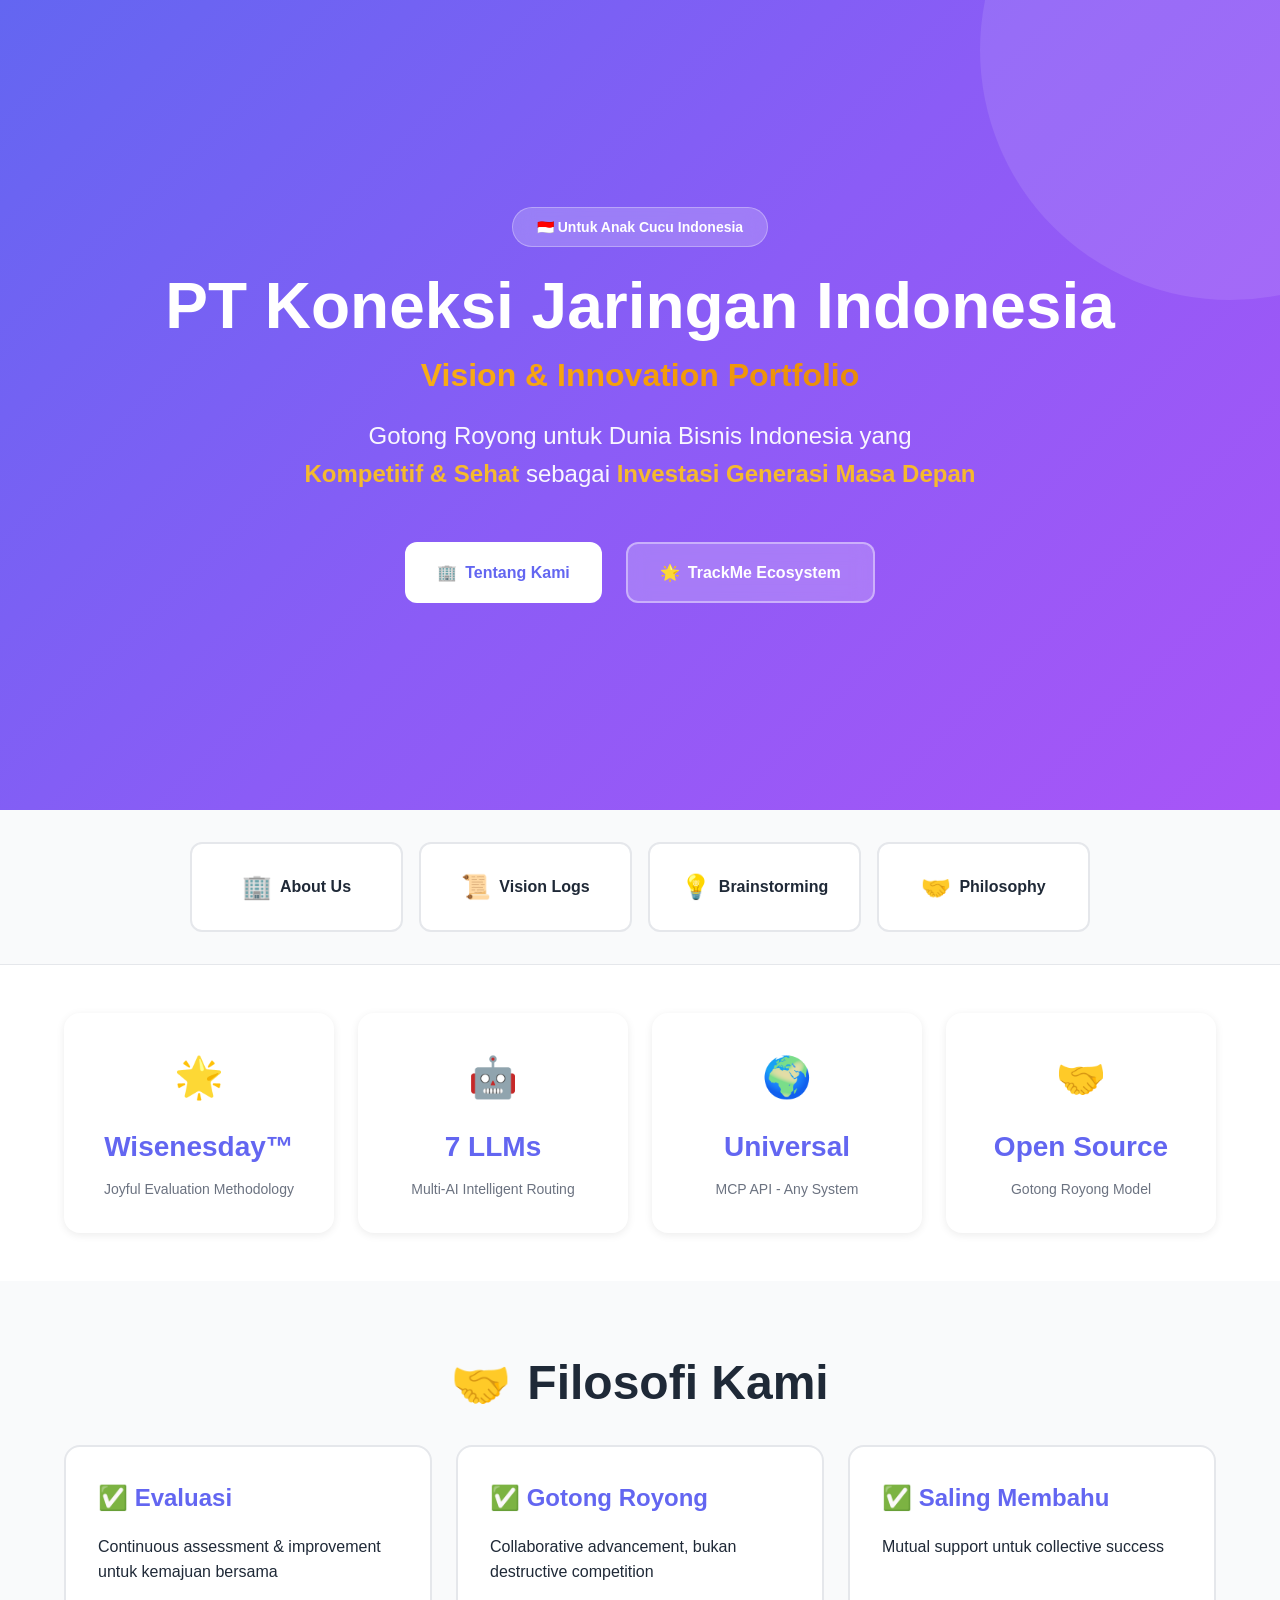
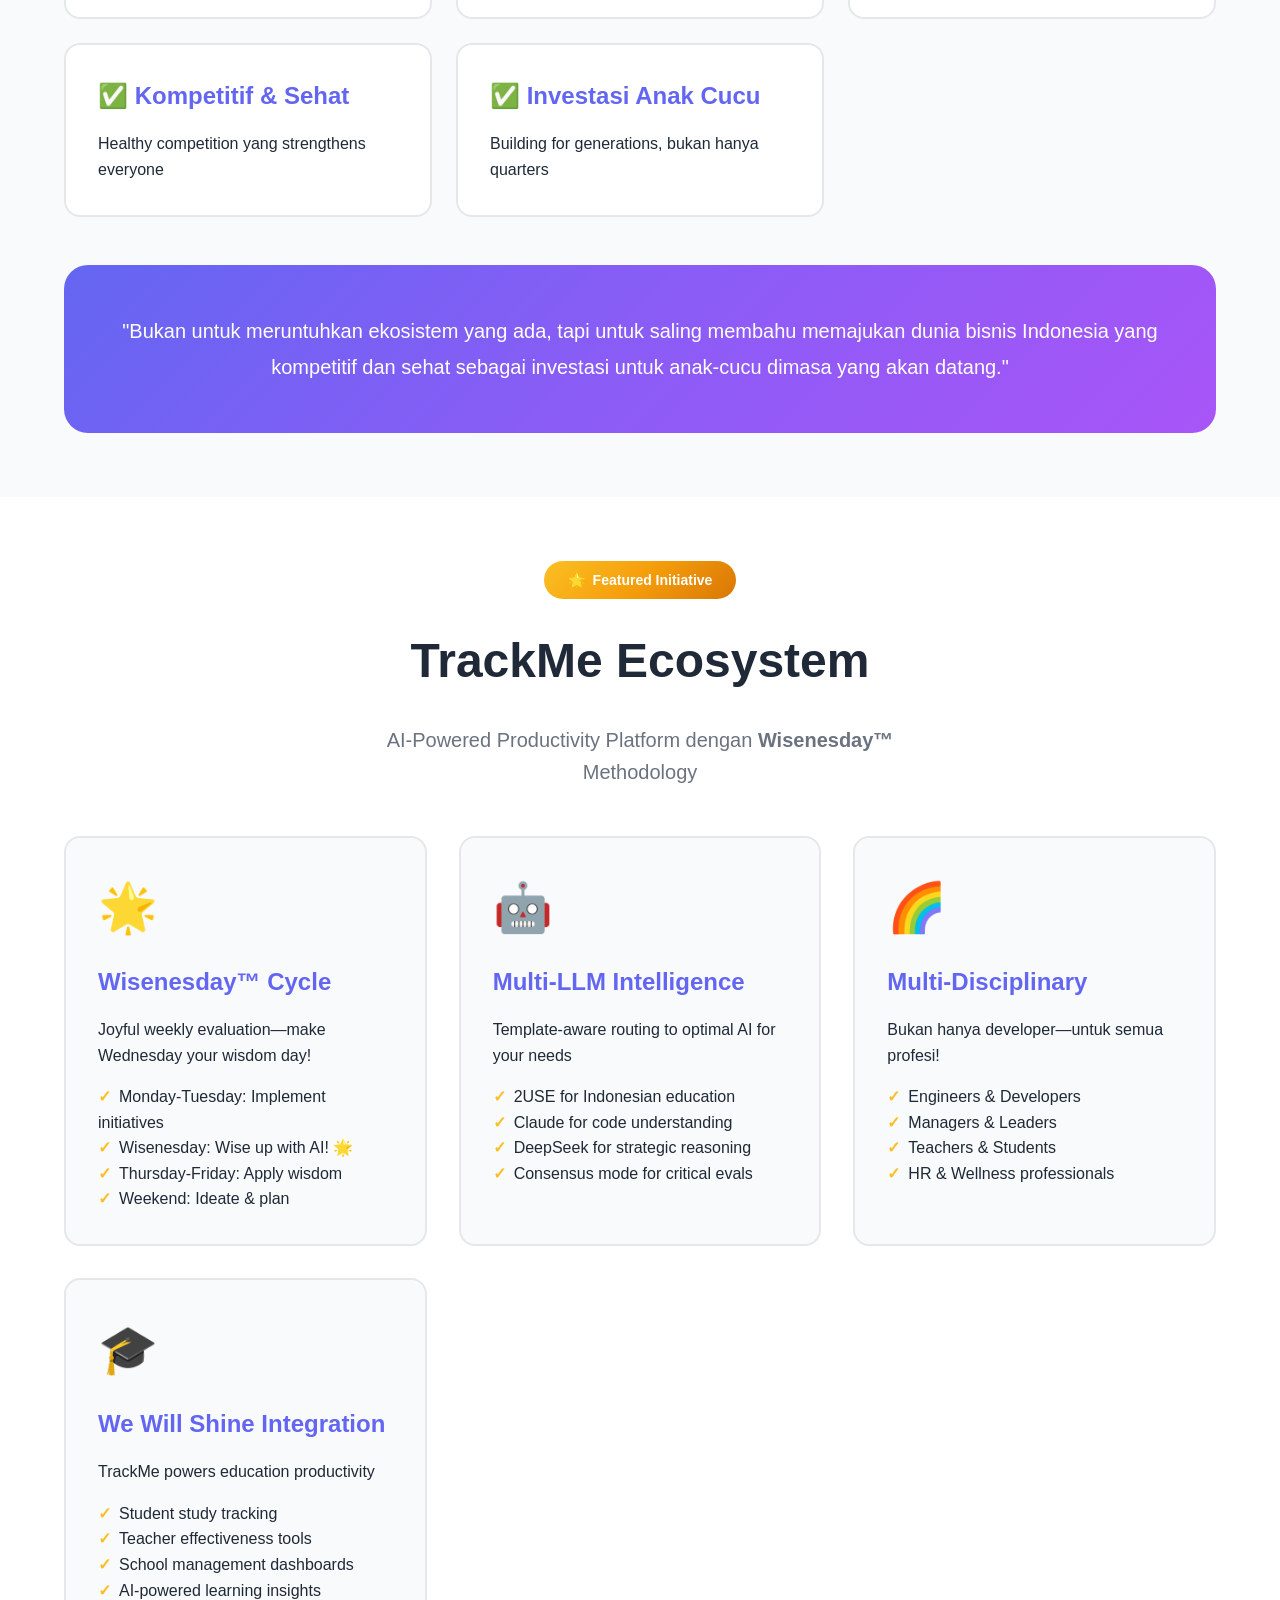
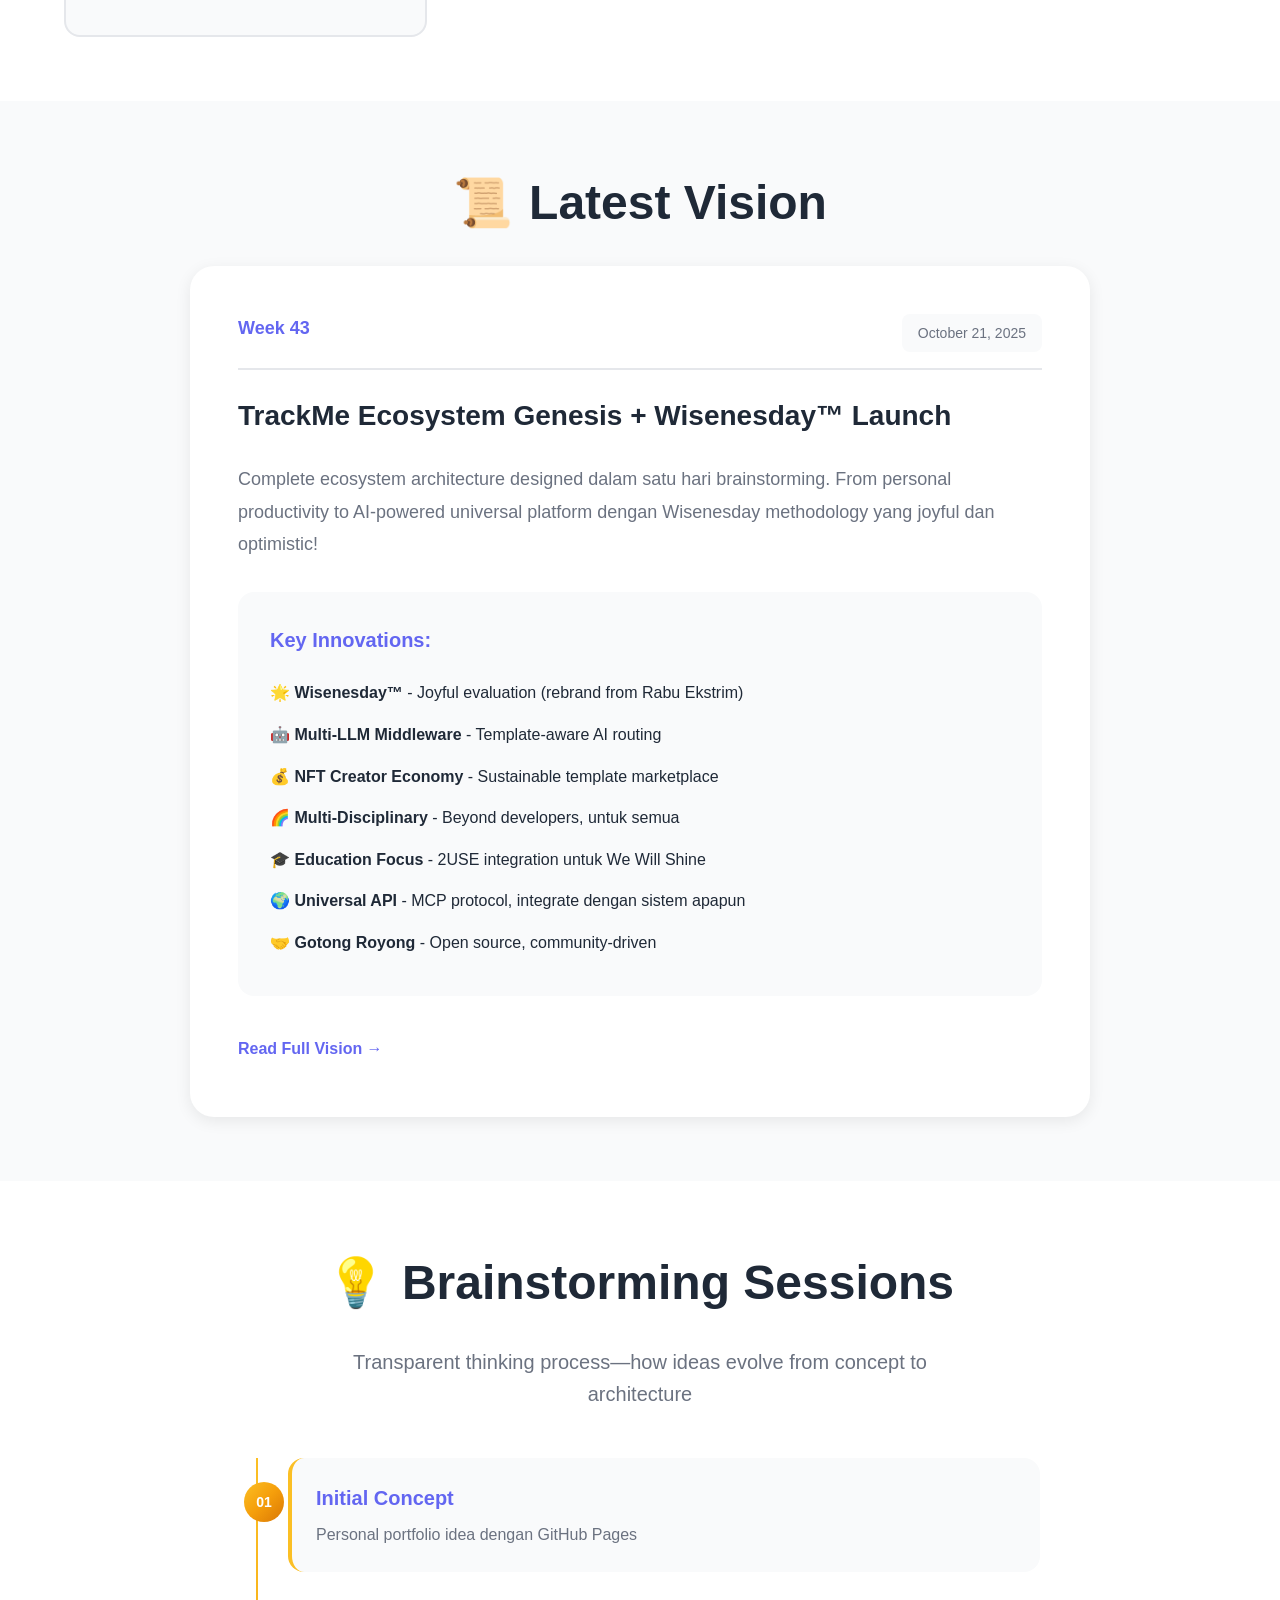
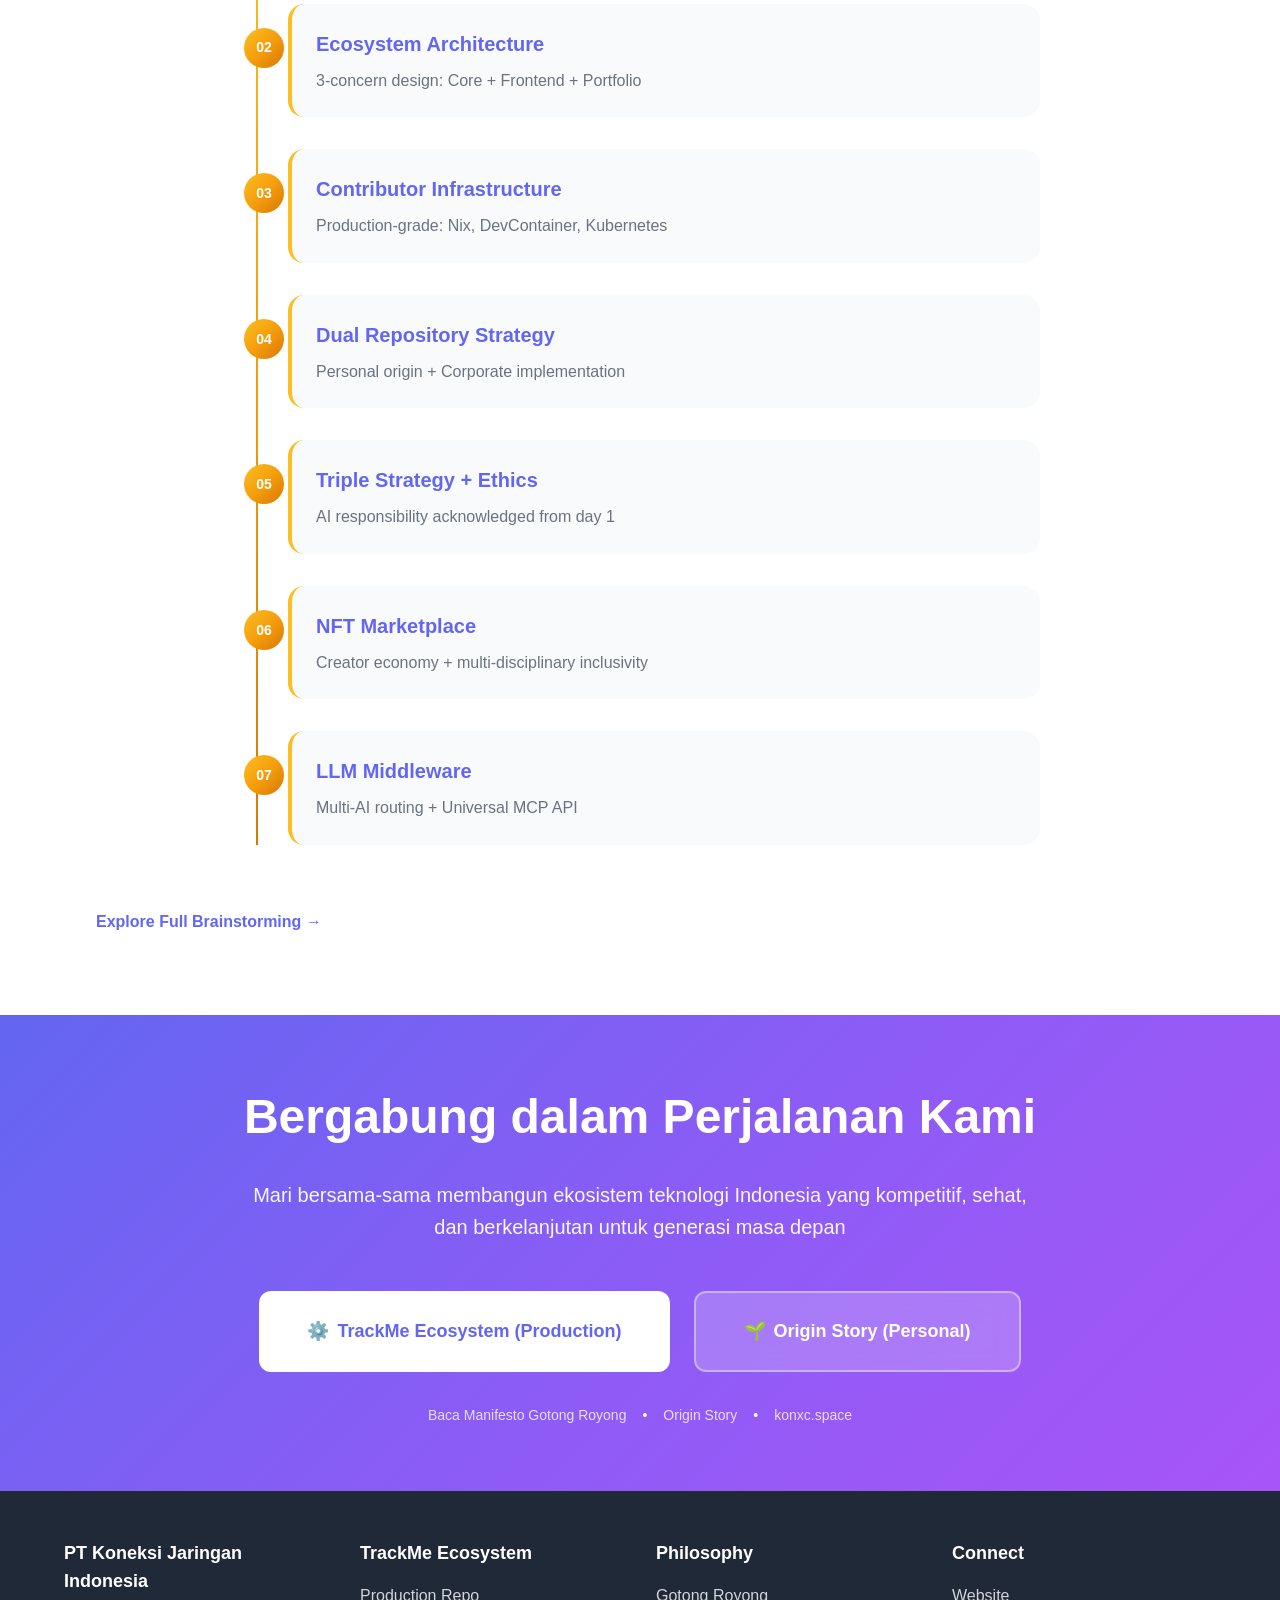
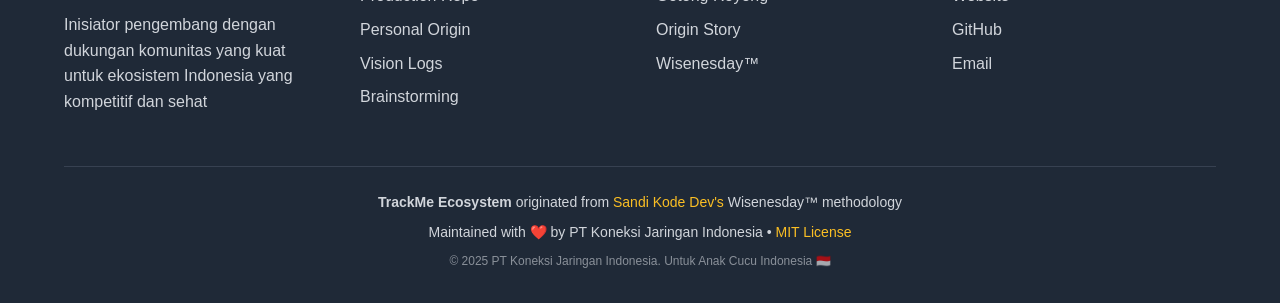
==== commit bdff0985: "Final polish: LICENSE, gitignore, README badges, quick navigation Added: - LICENSE with proper attri" ====
--- a/docs/index.html
+++ b/docs/index.html
@@ -40,6 +40,30 @@
         </div>
     </header>
 
+    <!-- Quick Navigation -->
+    <nav class="quick-nav">
+        <div class="container">
+            <div class="quick-nav-grid">
+                <a href="./about.html" class="quick-nav-card">
+                    <span class="quick-nav-icon">🏢</span>
+                    <span class="quick-nav-text">About Us</span>
+                </a>
+                <a href="./vision.html" class="quick-nav-card">
+                    <span class="quick-nav-icon">📜</span>
+                    <span class="quick-nav-text">Vision Logs</span>
+                </a>
+                <a href="./brainstorming.html" class="quick-nav-card">
+                    <span class="quick-nav-icon">💡</span>
+                    <span class="quick-nav-text">Brainstorming</span>
+                </a>
+                <a href="./philosophy.html" class="quick-nav-card">
+                    <span class="quick-nav-icon">🤝</span>
+                    <span class="quick-nav-text">Philosophy</span>
+                </a>
+            </div>
+        </div>
+    </nav>
+
     <!-- Stats Dashboard -->
     <section class="stats">
         <div class="container">
--- a/docs/assets/css/style.css
+++ b/docs/assets/css/style.css
@@ -192,10 +192,54 @@
   color: var(--primary-dark);
 }
 
+/* Quick Navigation */
+.quick-nav {
+  background: var(--bg-secondary);
+  padding: var(--spacing-lg) 0;
+  border-bottom: 1px solid var(--border);
+}
+
+.quick-nav-grid {
+  display: grid;
+  grid-template-columns: repeat(auto-fit, minmax(200px, 1fr));
+  gap: var(--spacing-sm);
+  max-width: 900px;
+  margin: 0 auto;
+}
+
+.quick-nav-card {
+  display: flex;
+  align-items: center;
+  justify-content: center;
+  gap: var(--spacing-xs);
+  padding: var(--spacing-md);
+  background: white;
+  border: 2px solid var(--border);
+  border-radius: 0.75rem;
+  text-decoration: none;
+  color: var(--text);
+  font-weight: 600;
+  transition: all 0.3s ease;
+}
+
+.quick-nav-card:hover {
+  border-color: var(--wisenesday);
+  background: rgba(251, 191, 36, 0.05);
+  transform: translateY(-2px);
+}
+
+.quick-nav-icon {
+  font-size: 1.5rem;
+}
+
+.quick-nav-text {
+  font-size: 1rem;
+}
+
 /* Stats Section */
 .stats {
   padding: var(--spacing-xl) 0;
-  background: var(--bg-secondary);
+  background: white;
 }
 
 .stat-grid {
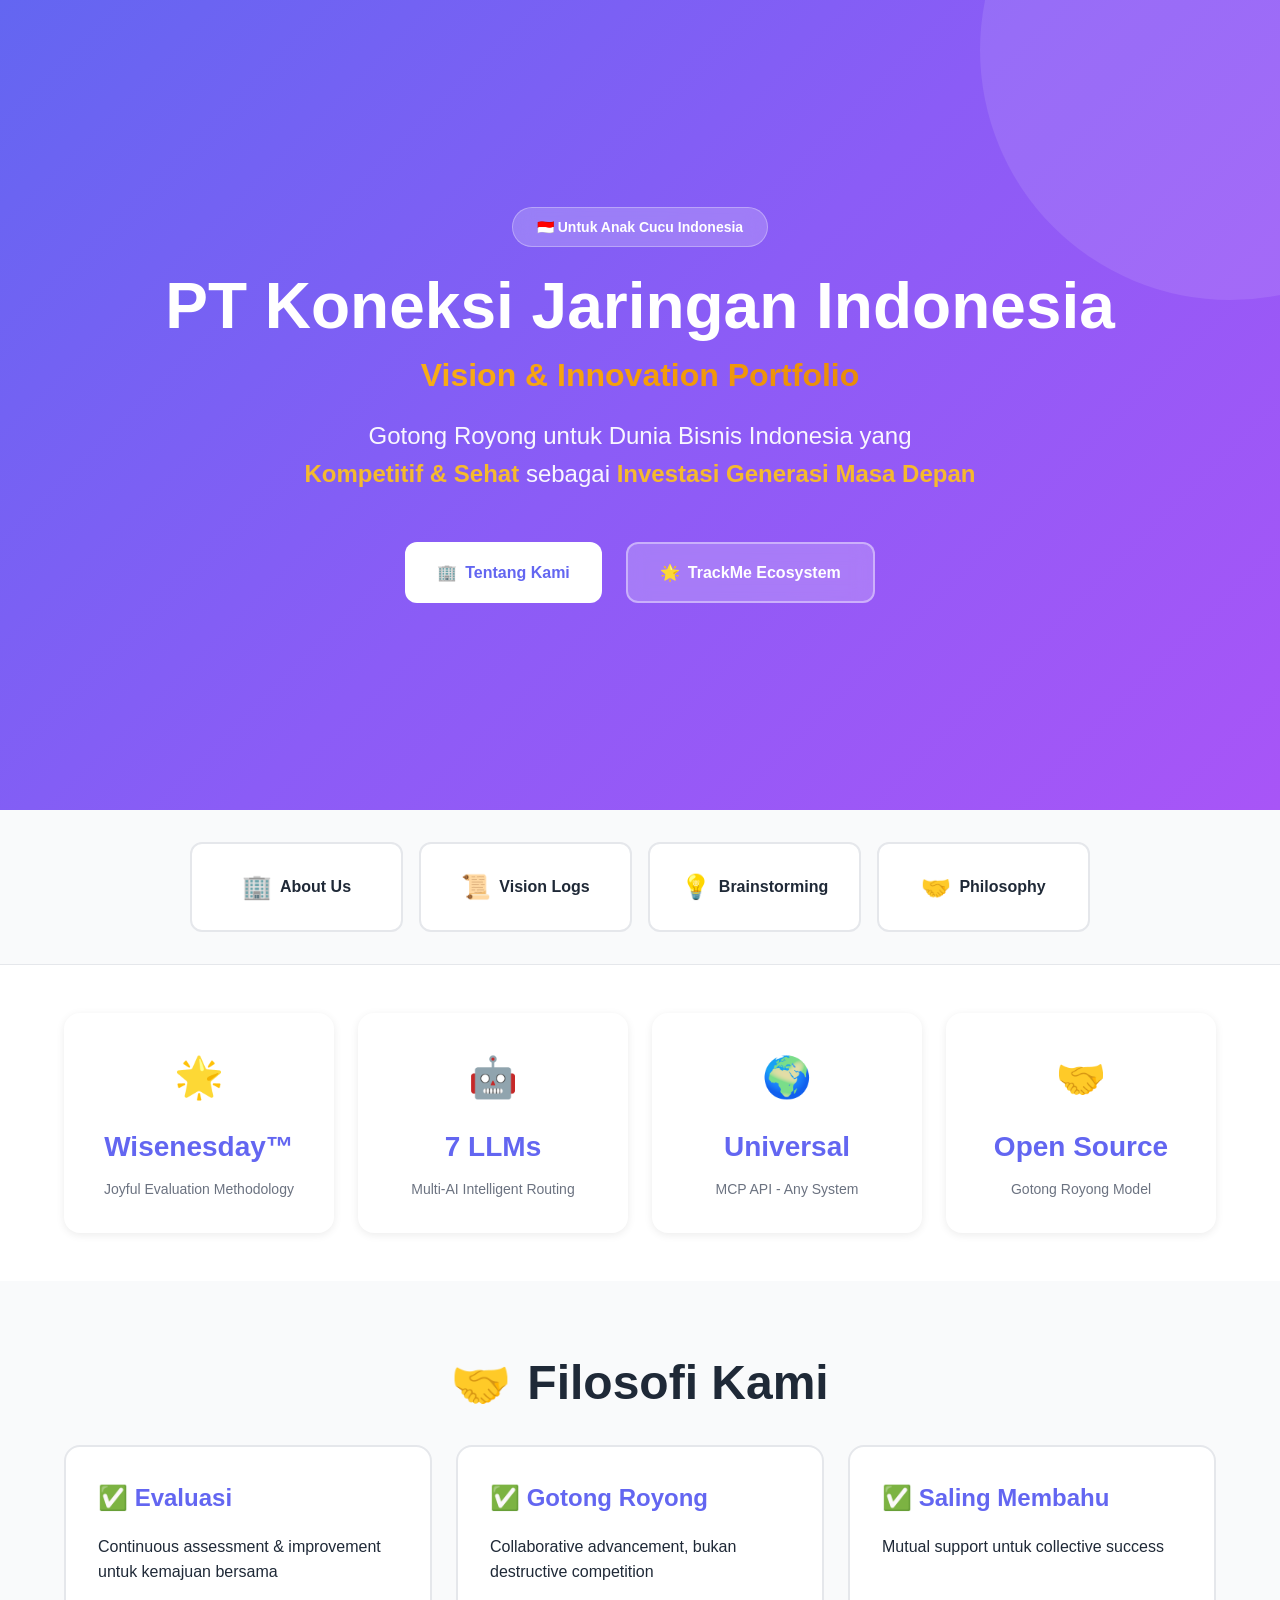
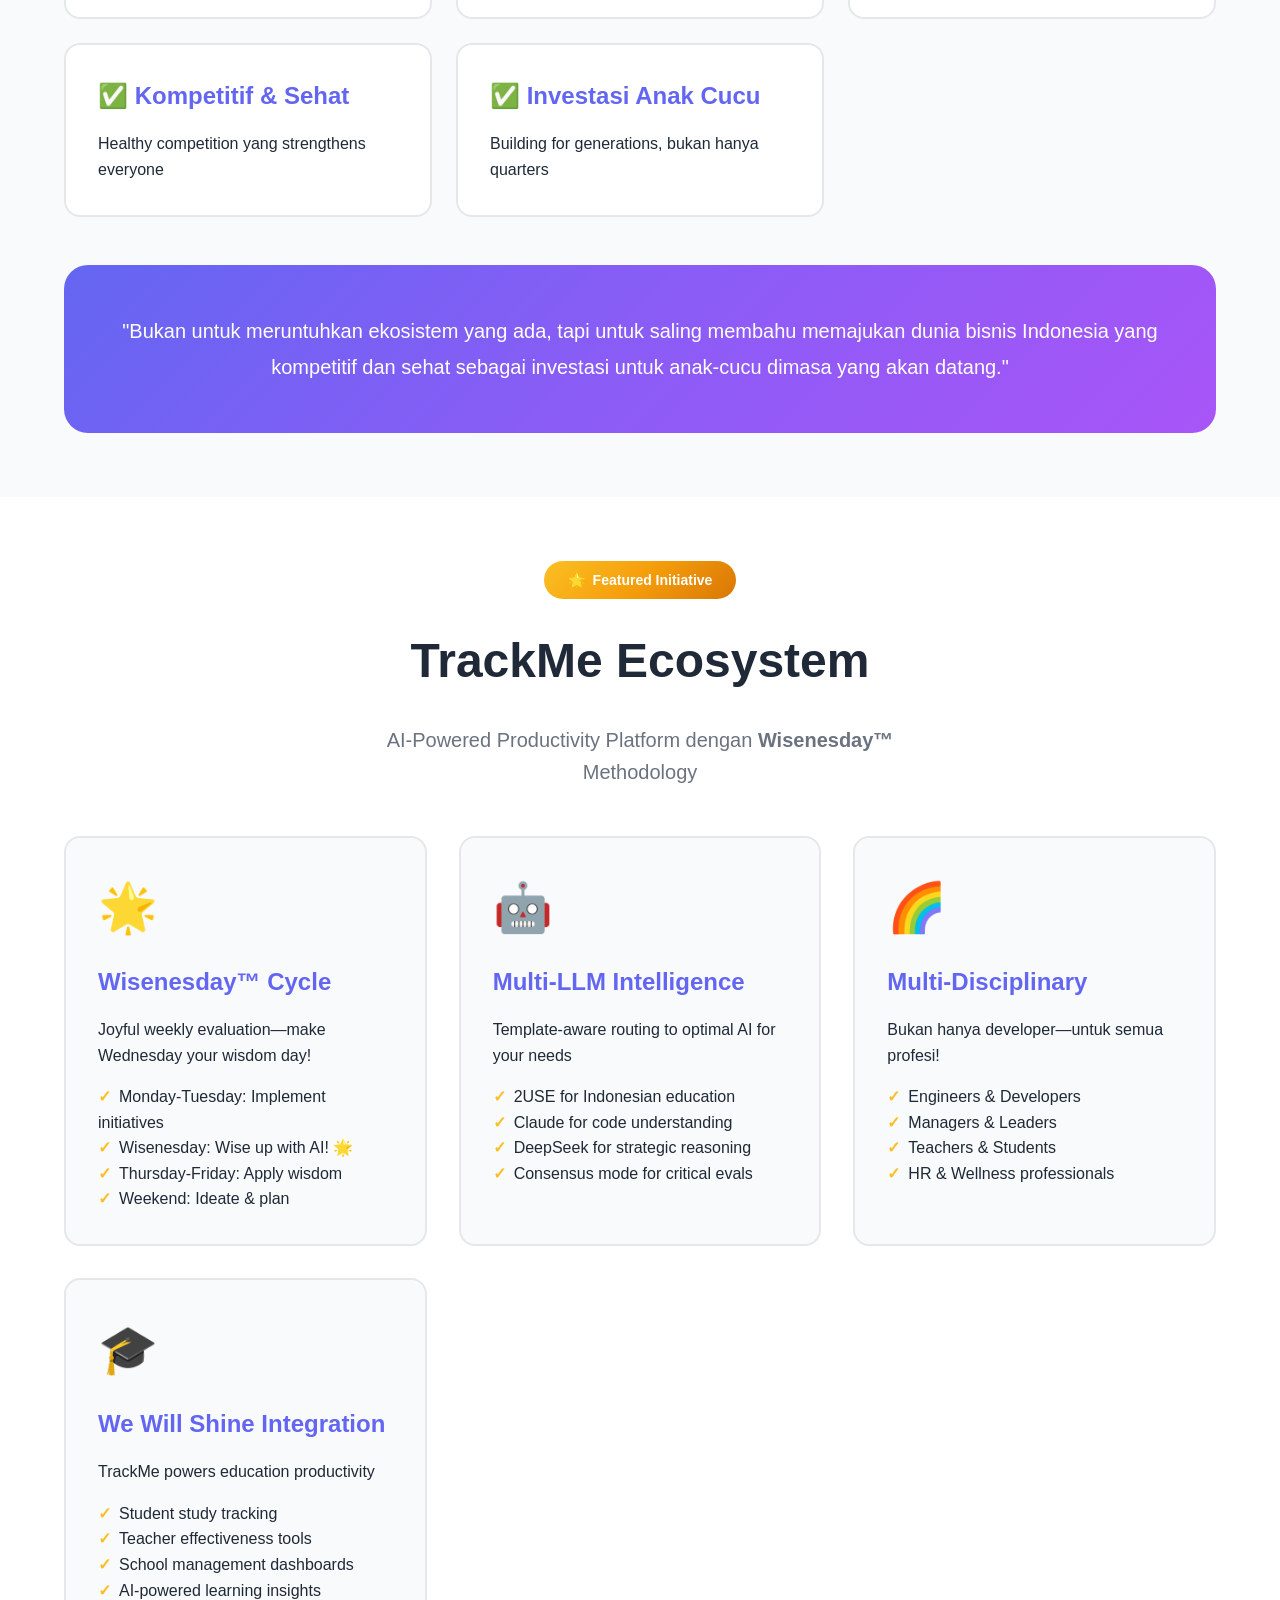
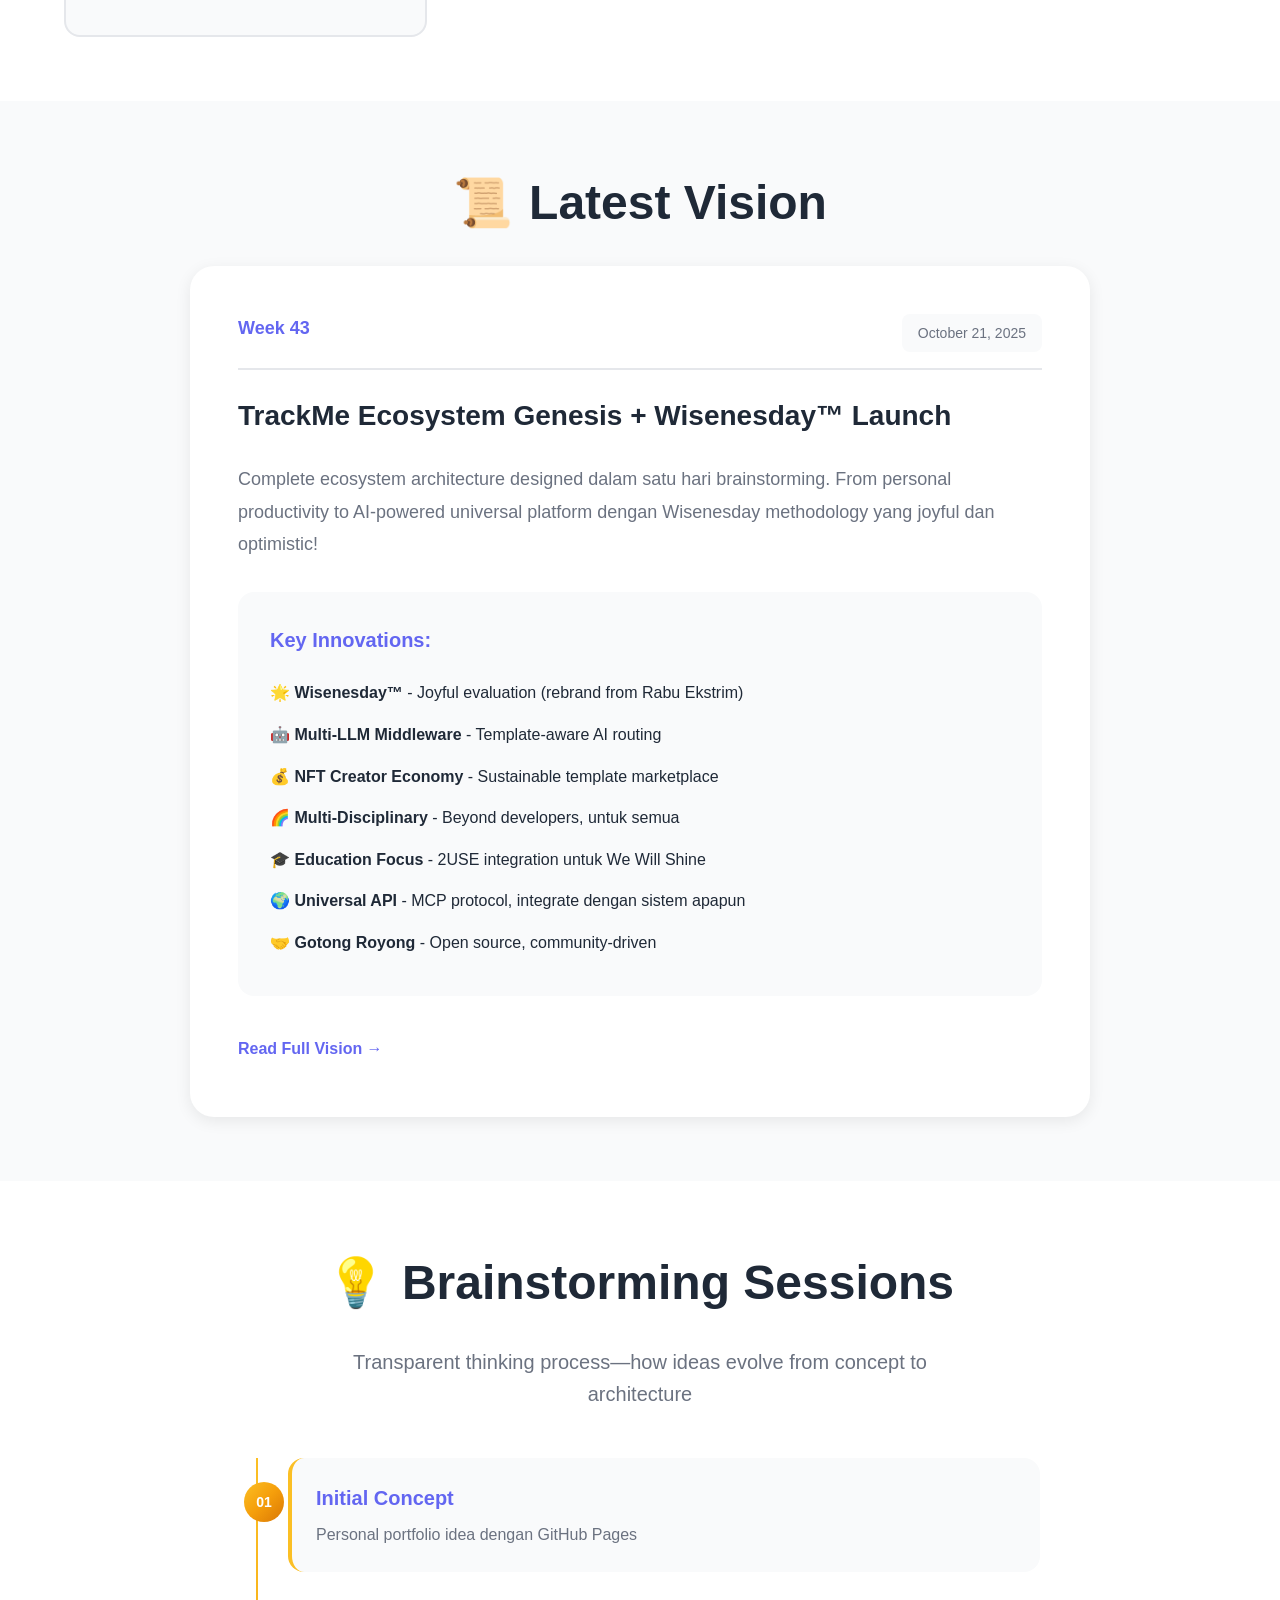
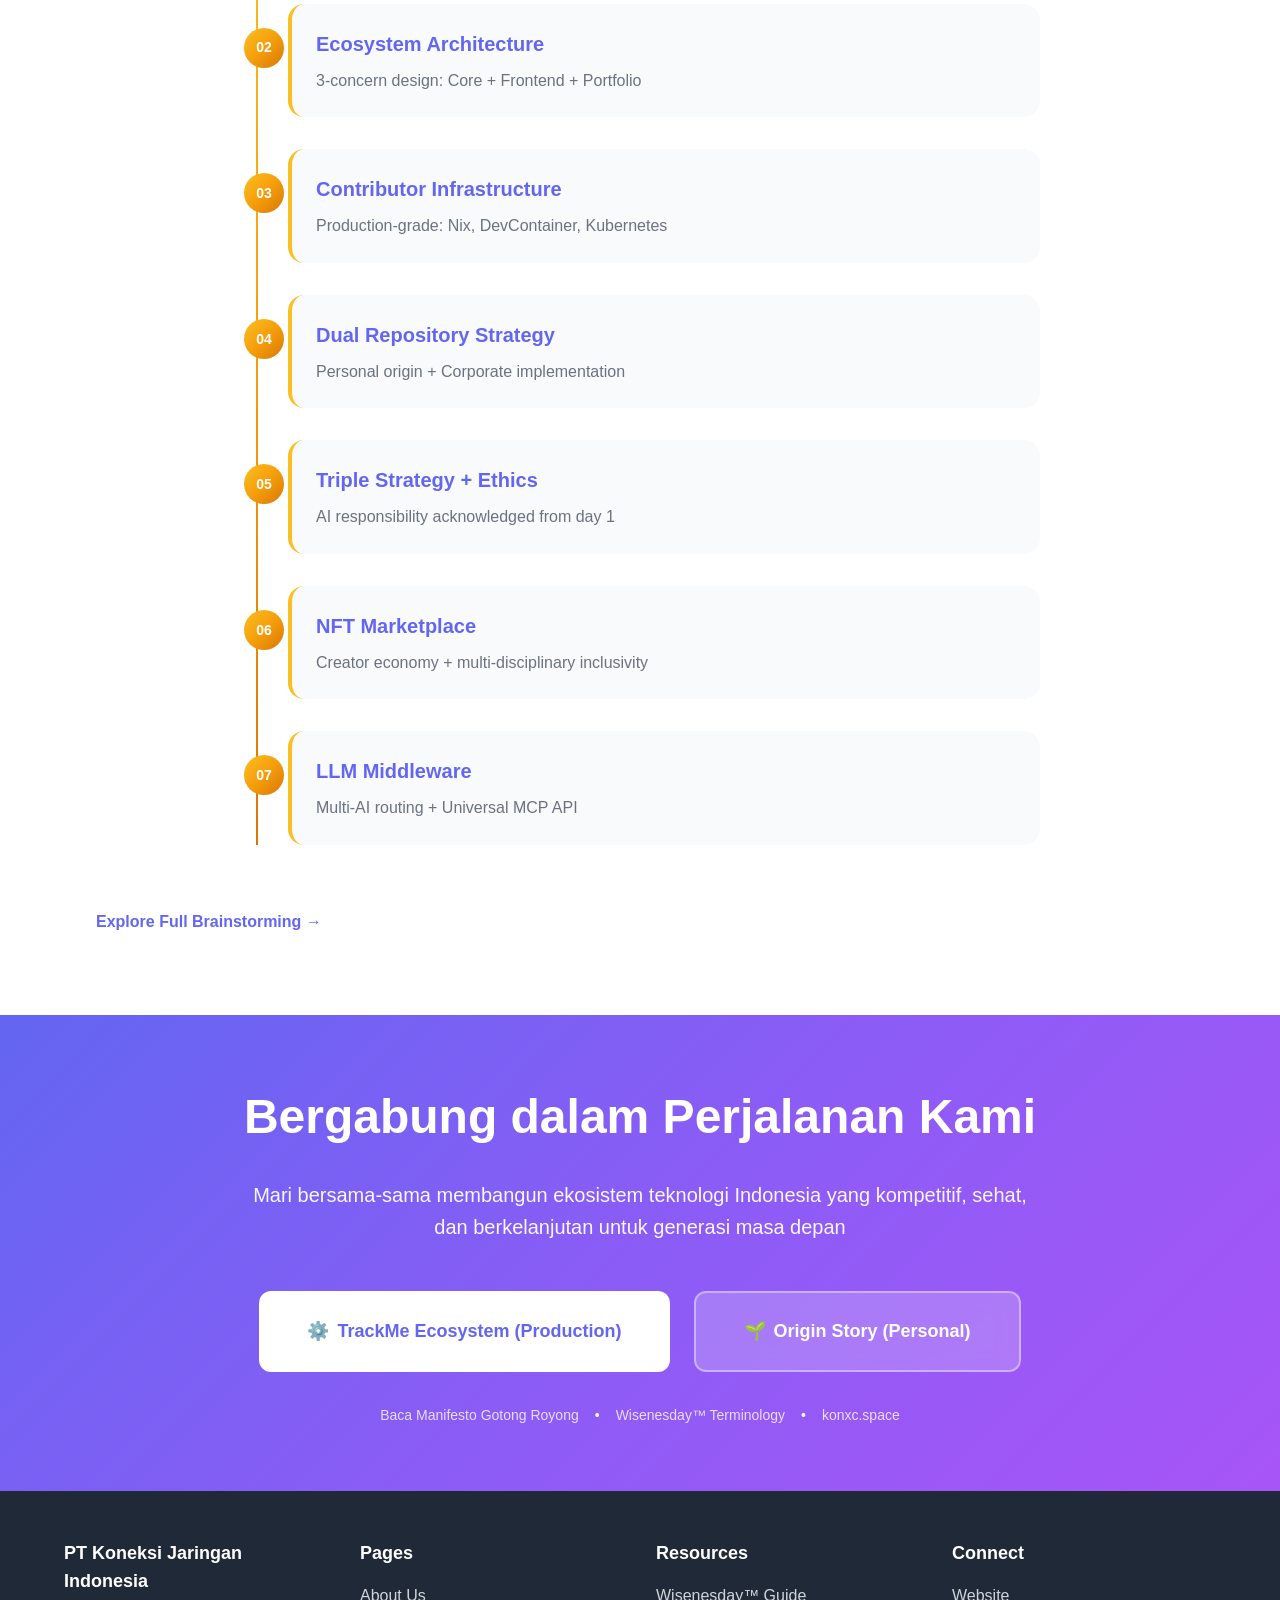
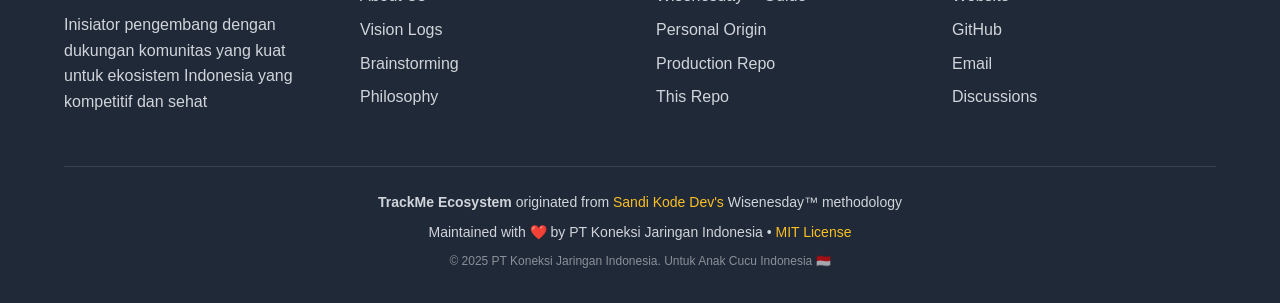
==== commit 766e3bfc: "Add Wisenesday page and fix navigation links Added: - wisenesday.html (dedicated page for Wisenesday" ====
--- a/docs/index.html
+++ b/docs/index.html
@@ -315,9 +315,9 @@
                 </div>
                 
                 <div class="cta-links">
-                    <a href="./philosophy/GOTONG-ROYONG-MANIFESTO.html">Baca Manifesto Gotong Royong</a>
+                    <a href="./philosophy.html">Baca Manifesto Gotong Royong</a>
                     <span>•</span>
-                    <a href="./origin/ORIGIN-STORY.html">Origin Story</a>
+                    <a href="./wisenesday.html">Wisenesday™ Terminology</a>
                     <span>•</span>
                     <a href="https://konxc.space">konxc.space</a>
                 </div>
@@ -338,21 +338,22 @@
                 </div>
                 
                 <div class="footer-section">
-                    <h4>TrackMe Ecosystem</h4>
-                    <ul>
+                    <h4>Pages</h4>
+                    <ul>
+                        <li><a href="./about.html">About Us</a></li>
+                        <li><a href="./vision.html">Vision Logs</a></li>
+                        <li><a href="./brainstorming.html">Brainstorming</a></li>
+                        <li><a href="./philosophy.html">Philosophy</a></li>
+                    </ul>
+                </div>
+                
+                <div class="footer-section">
+                    <h4>Resources</h4>
+                    <ul>
+                        <li><a href="./wisenesday.html">Wisenesday™ Guide</a></li>
+                        <li><a href="https://github.com/sandikodev/trackme">Personal Origin</a></li>
                         <li><a href="https://github.com/konxc/trackme-ecosystem">Production Repo</a></li>
-                        <li><a href="https://github.com/sandikodev/trackme">Personal Origin</a></li>
-                        <li><a href="#vision">Vision Logs</a></li>
-                        <li><a href="#brainstorming">Brainstorming</a></li>
-                    </ul>
-                </div>
-                
-                <div class="footer-section">
-                    <h4>Philosophy</h4>
-                    <ul>
-                        <li><a href="./philosophy/GOTONG-ROYONG-MANIFESTO.html">Gotong Royong</a></li>
-                        <li><a href="./origin/ORIGIN-STORY.html">Origin Story</a></li>
-                        <li><a href="./WISENESDAY-TERMINOLOGY.html">Wisenesday™</a></li>
+                        <li><a href="https://github.com/konxc/trackme">This Repo</a></li>
                     </ul>
                 </div>
                 
@@ -362,6 +363,7 @@
                         <li><a href="https://konxc.space">Website</a></li>
                         <li><a href="https://github.com/konxc">GitHub</a></li>
                         <li><a href="mailto:partnerships@konxc.space">Email</a></li>
+                        <li><a href="https://github.com/konxc/trackme/discussions">Discussions</a></li>
                     </ul>
                 </div>
             </div>
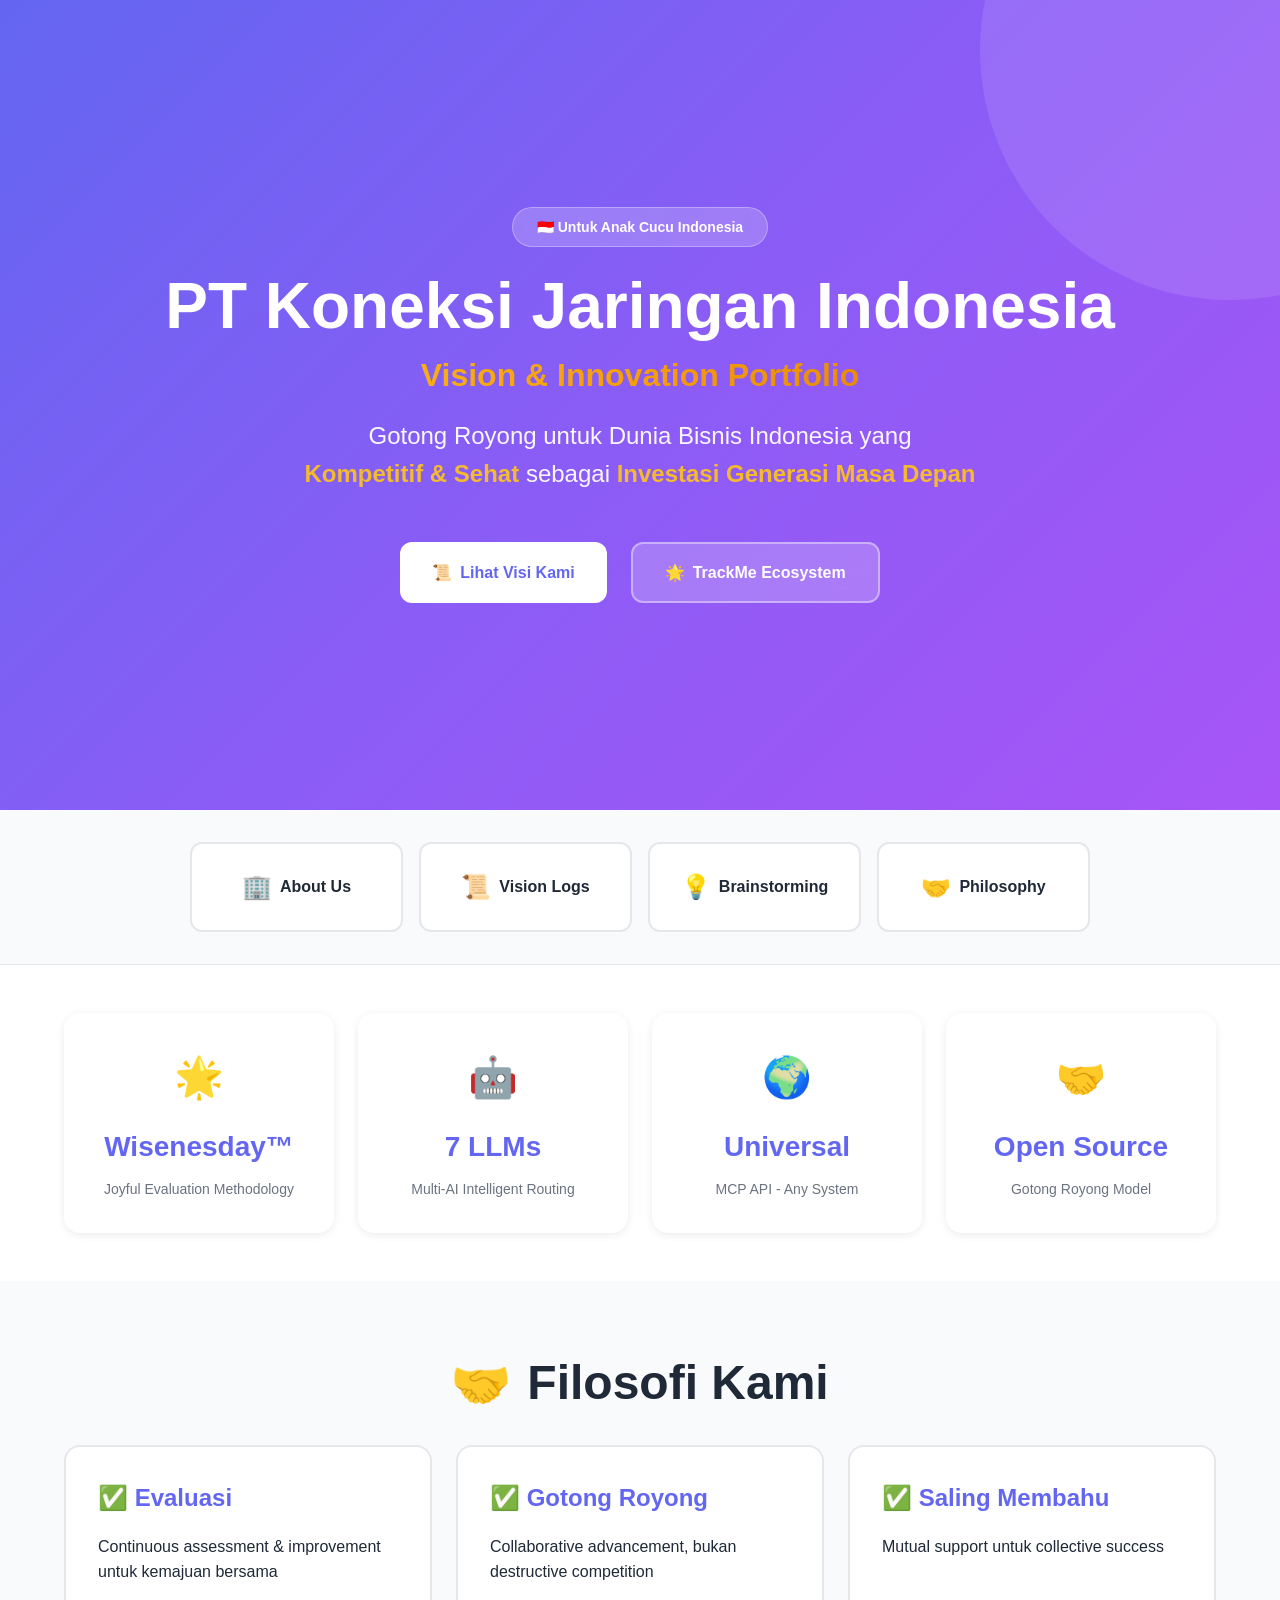
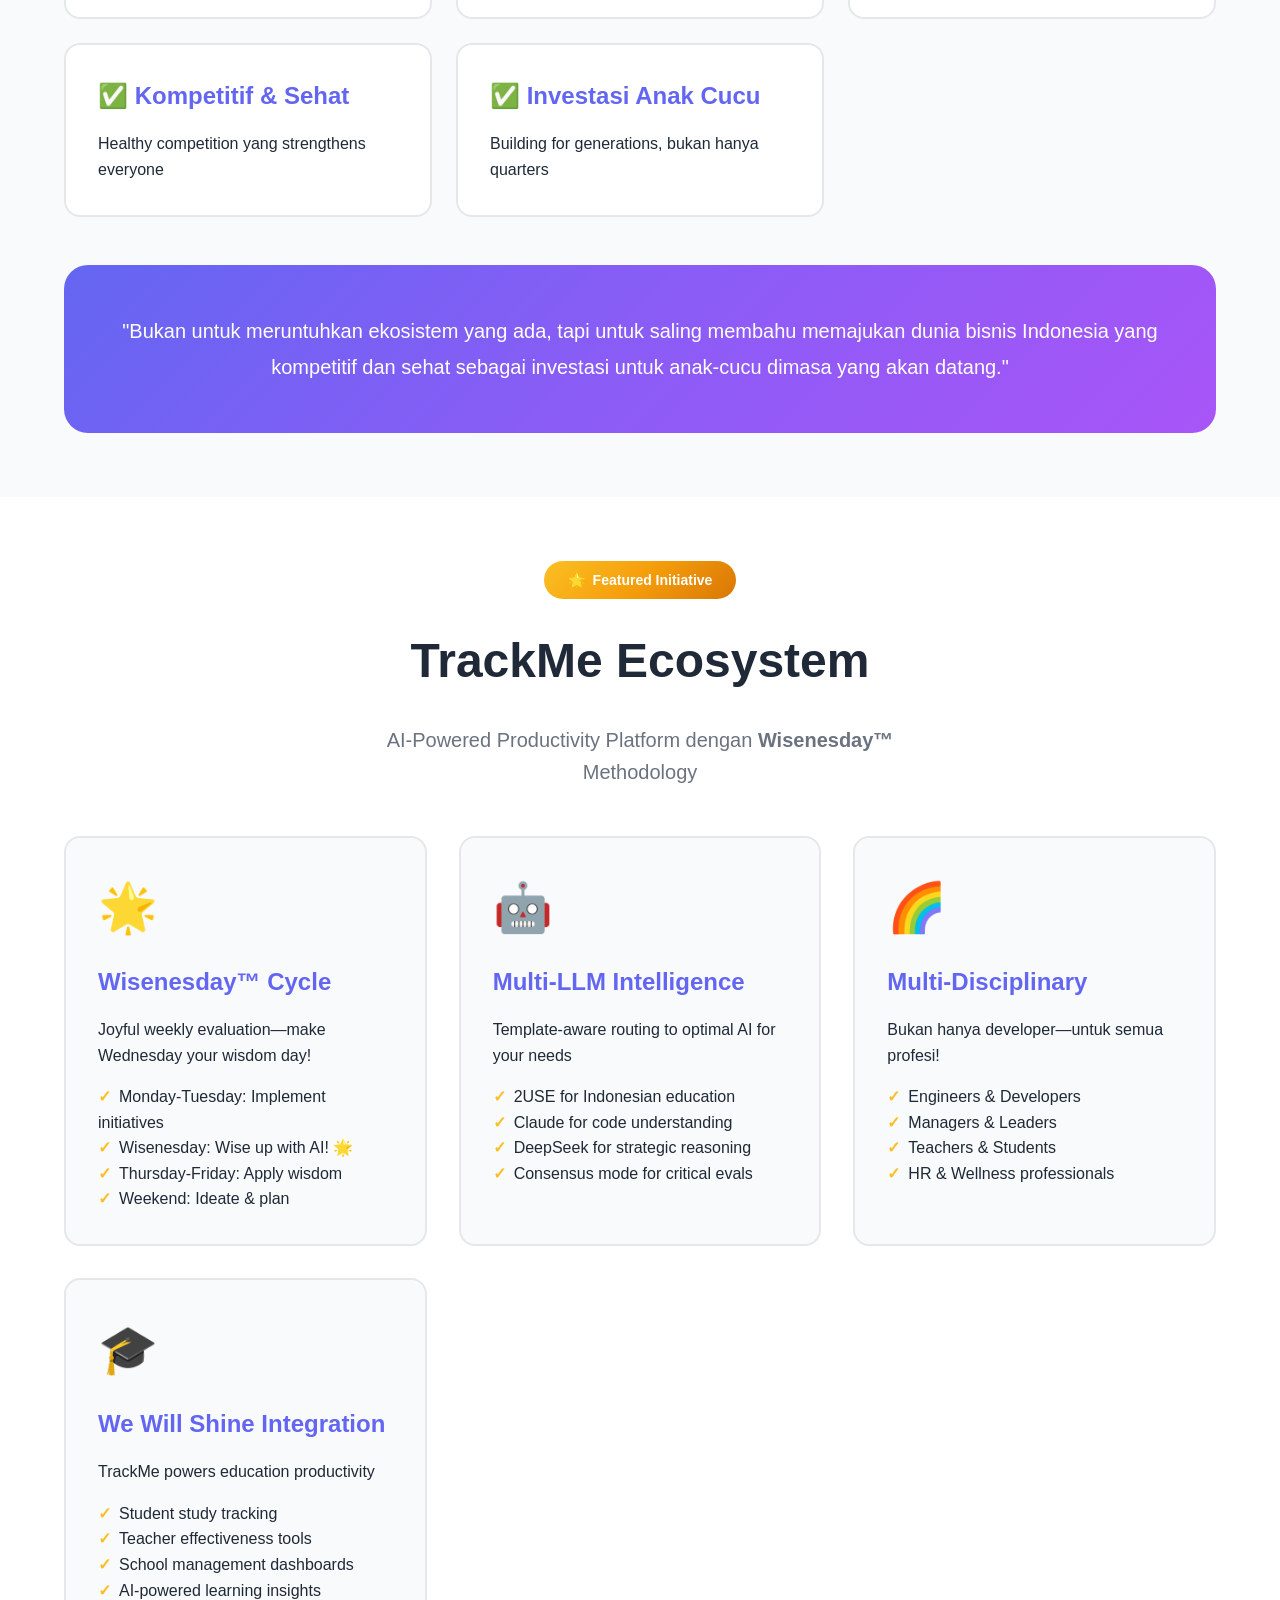
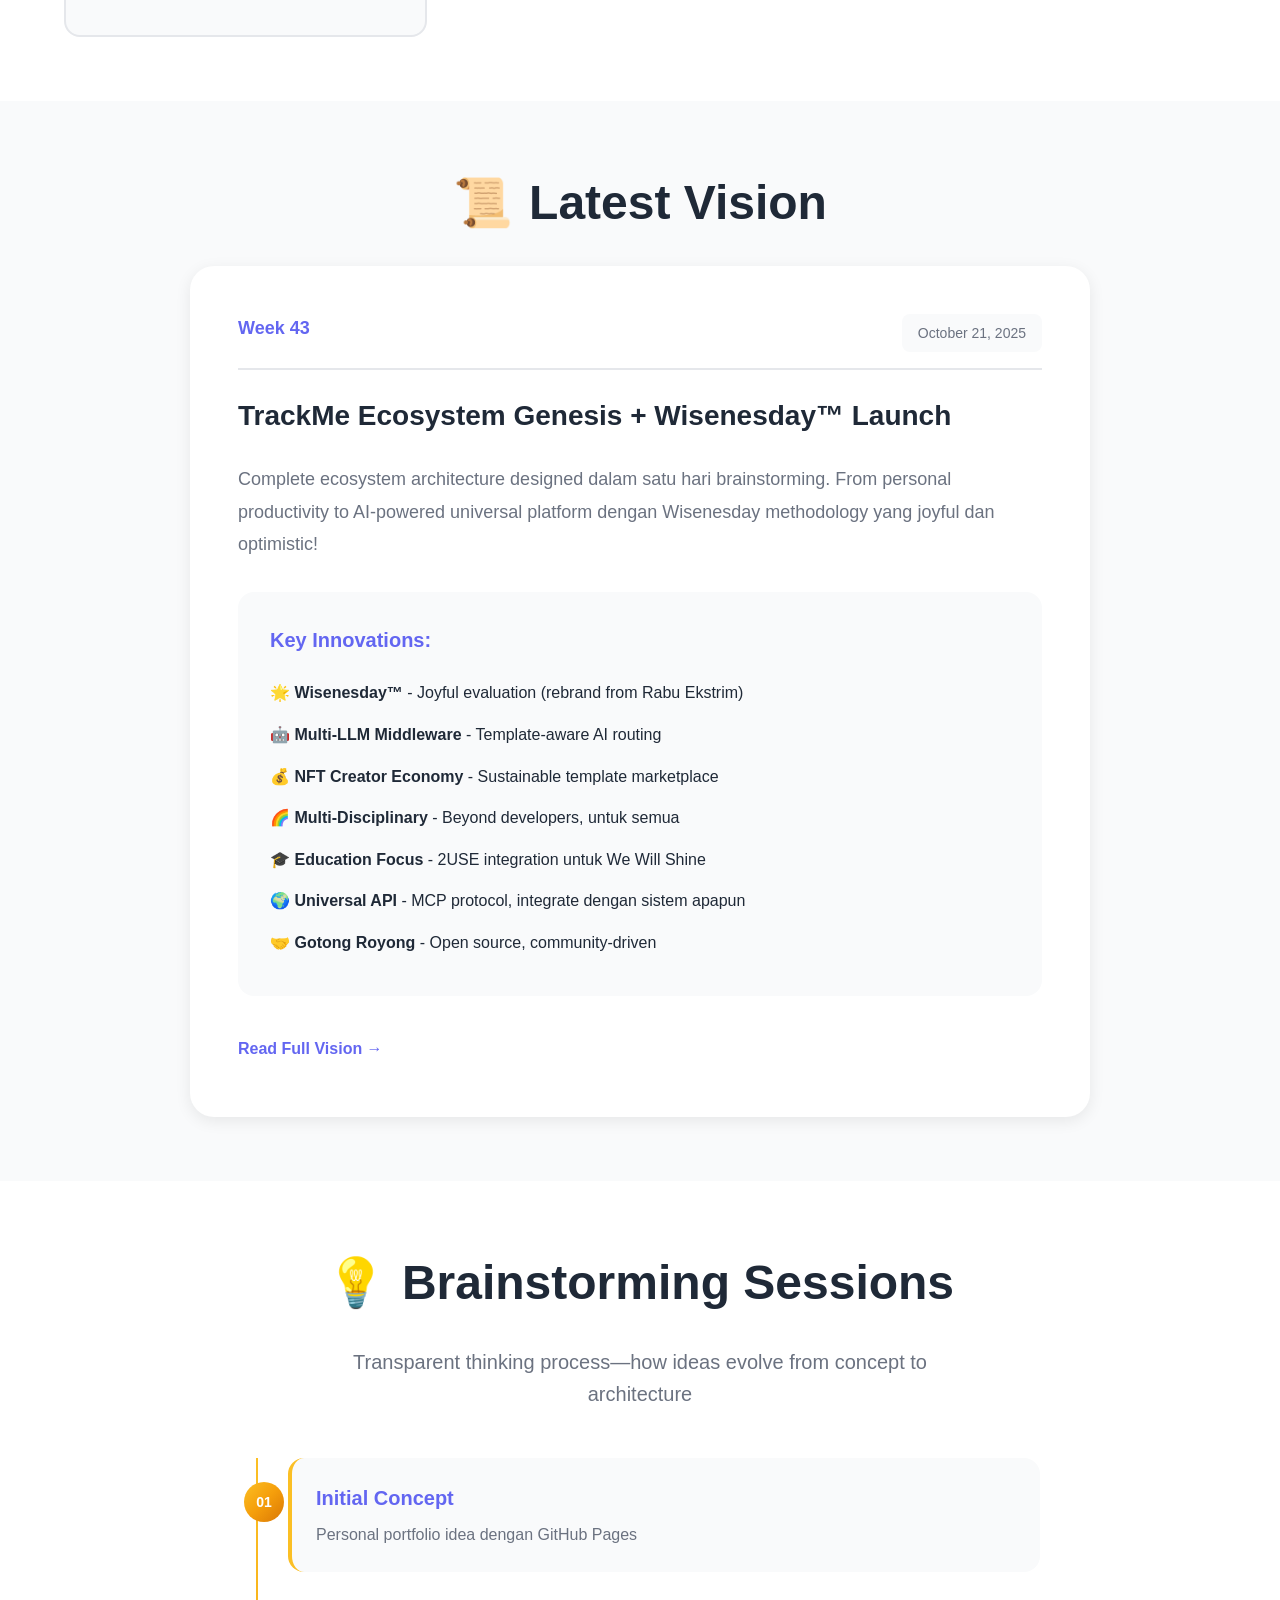
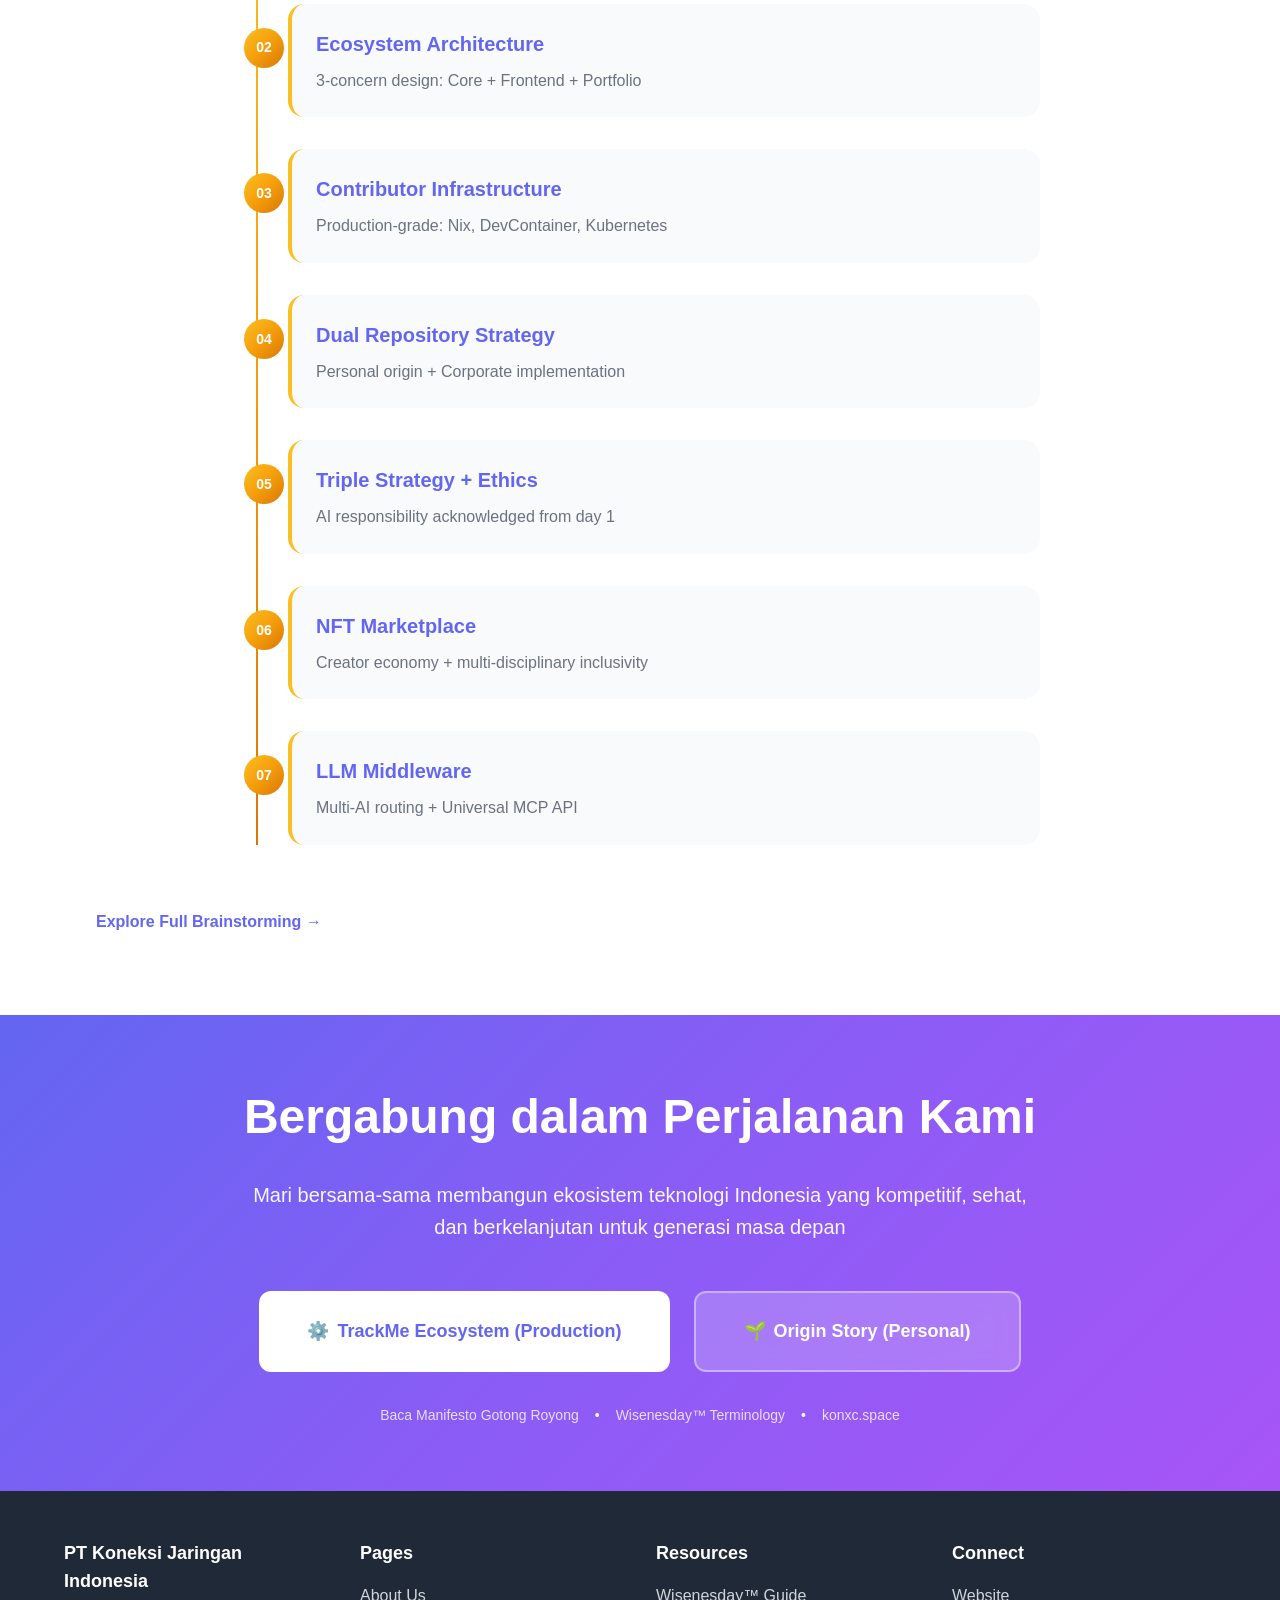
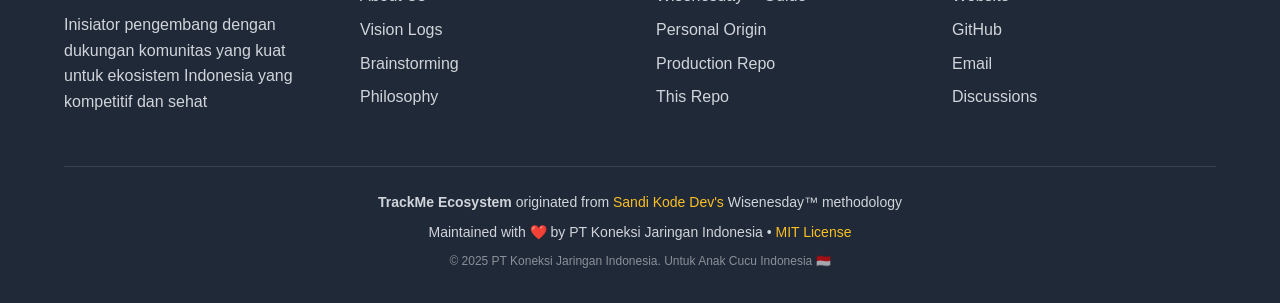
==== commit e5db58b3: "Fix UX issues: Wisenesday badge only on landing, hero button to vision Fixes: - Wisenesday badge now" ====
--- a/docs/index.html
+++ b/docs/index.html
@@ -28,9 +28,9 @@
             </p>
             
             <div class="hero-cta">
-                <a href="./about.html" class="btn btn-primary">
-                    <span class="icon">🏢</span>
-                    Tentang Kami
+                <a href="#vision" class="btn btn-primary">
+                    <span class="icon">📜</span>
+                    Lihat Visi Kami
                 </a>
                 <a href="#trackme" class="btn btn-secondary">
                     <span class="icon">🌟</span>
